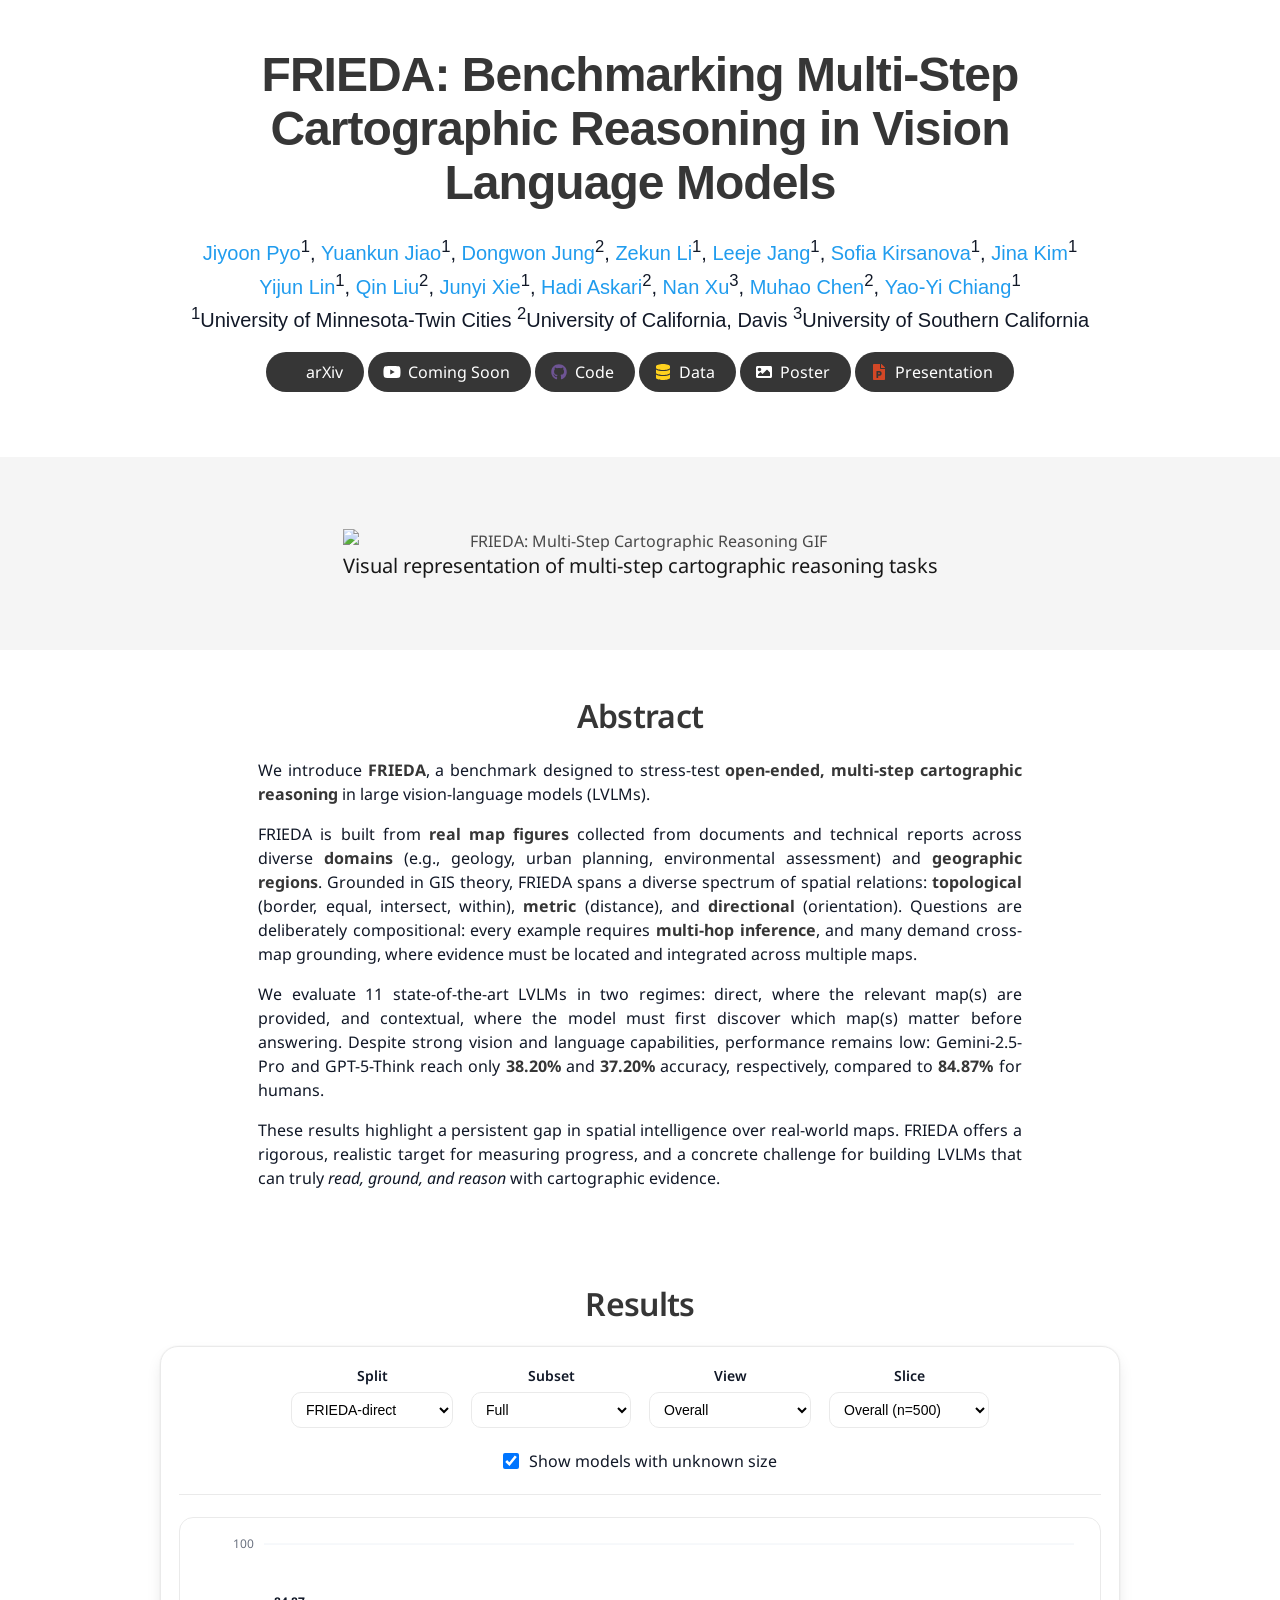
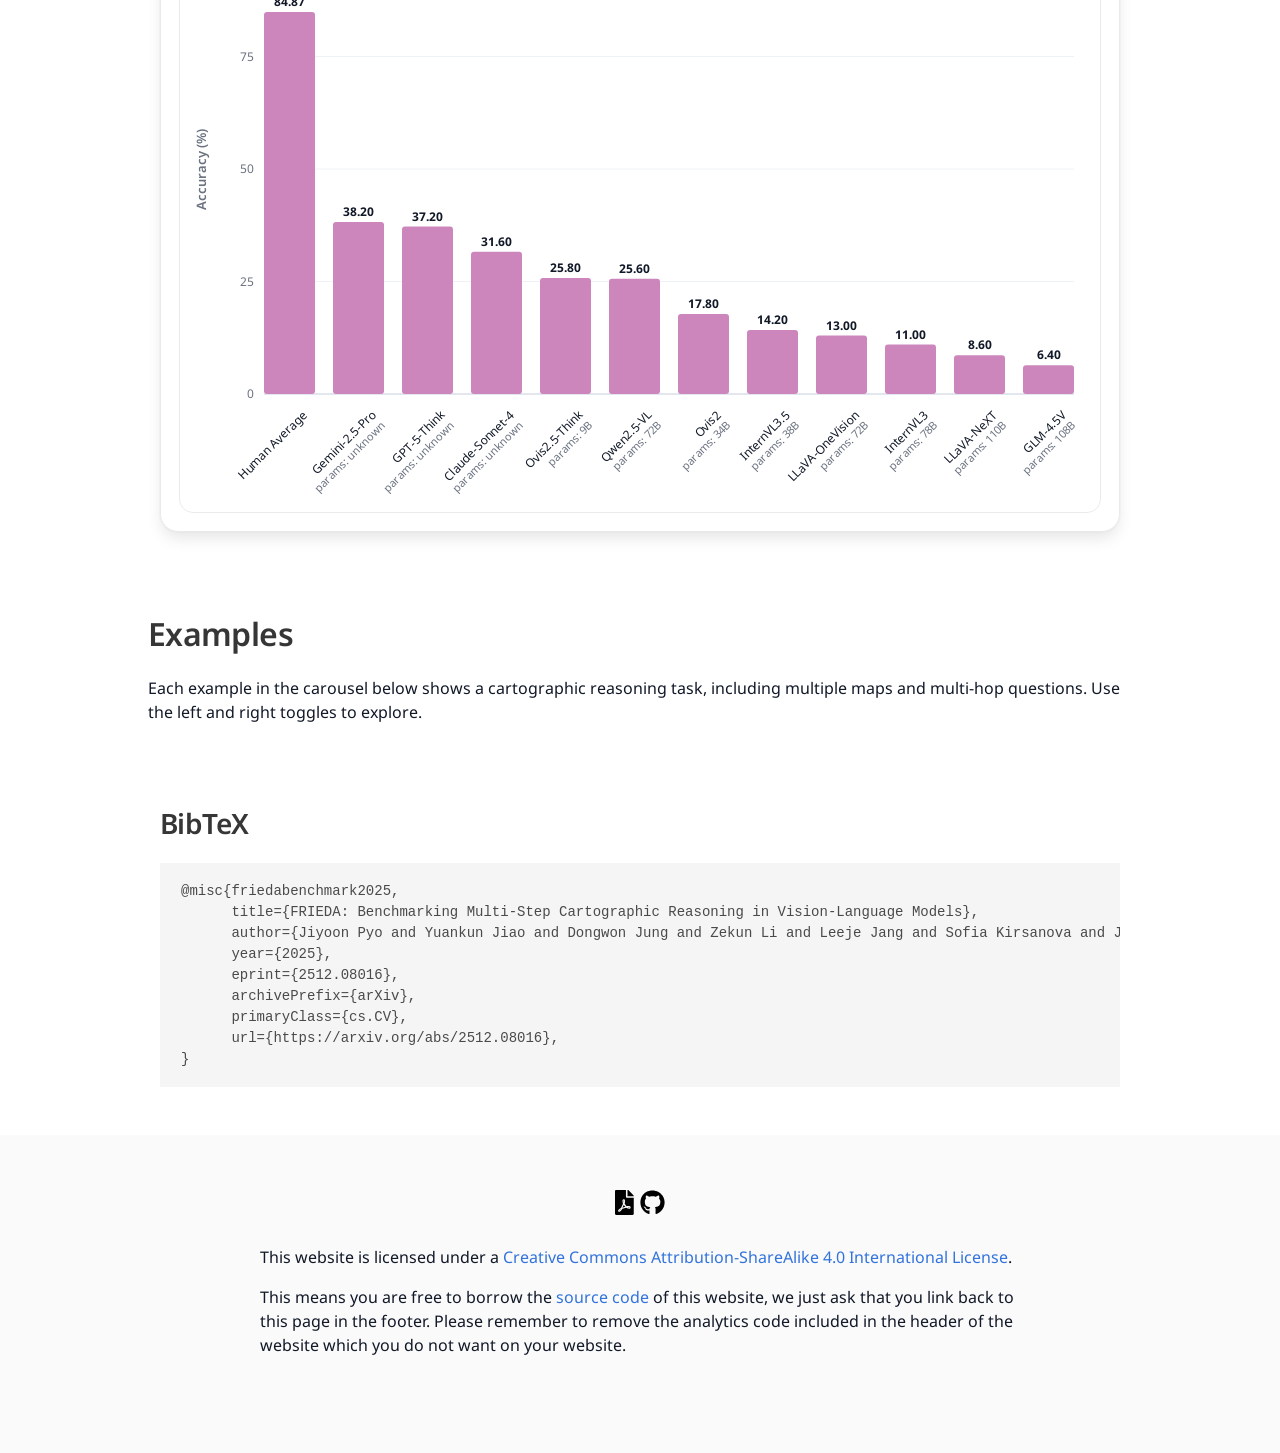
==== index.html @ 4e07b9b4 "update" ====
<!DOCTYPE html>
<html>
<head>
  <meta charset="utf-8">
  <meta name="description"
        content="FRIEDA evaluates cartographic reasoning capabilities of LVLMs.">
  <meta name="keywords" content="Cartographic Reasoning, Vision-Language Models, Benchmark, Spatial Intelligence, Multi-Hop Inference, Cross-Map Grounding">
  <meta name="viewport" content="width=device-width, initial-scale=1">
  <title>FRIEDA: Benchmarking Multi-Step Cartographic Reasoning in Vision Language Models</title>

  <!-- Global site tag (gtag.js) - Google Analytics -->
  <script async src="https://www.googletagmanager.com/gtag/js?id=G-PYVRSFMDRL"></script>
  <script>
    window.dataLayer = window.dataLayer || [];

    function gtag() {
      dataLayer.push(arguments);
    }

    gtag('js', new Date());

    gtag('config', 'G-PYVRSFMDRL');
  </script>

  <link href="https://fonts.googleapis.com/css?family=Google+Sans|Noto+Sans|Castoro"
        rel="stylesheet">

  <link rel="stylesheet" href="./static/css/bulma.min.css">
  <link rel="stylesheet" href="./static/css/bulma-carousel.min.css">
  <link rel="stylesheet" href="./static/css/bulma-slider.min.css">
  <link rel="stylesheet" href="./static/css/fontawesome.all.min.css">
  <link rel="stylesheet" href="./static/css/leaderboard.css">
  <link rel="stylesheet"
        href="https://cdn.jsdelivr.net/gh/jpswalsh/academicons@1/css/academicons.min.css">
  <link rel="stylesheet" href="./static/css/index.css">
  <link rel="icon" href="./static/images/favicon.png">

  <script src="https://ajax.googleapis.com/ajax/libs/jquery/3.5.1/jquery.min.js"></script>
  <script defer src="./static/js/fontawesome.all.min.js"></script>
  <script src="./static/js/bulma-carousel.min.js"></script>
  <script src="./static/js/bulma-slider.min.js"></script>
  <script src="./static/js/index.js"></script>
  
  <!-- Load script for leaderboard -->
  <script defer src="./static/js/leaderboard.js"></script>
</head>
<body>

<section class="hero">
  <div class="hero-body">
    <div class="container is-max-desktop">
      <div class="columns is-centered">
        <div class="column has-text-centered">
          <h1 class="title is-1 publication-title"><img src="/static/frieda.png" class="title is-1 publication-title" alt="" />FRIEDA: Benchmarking Multi-Step Cartographic Reasoning in Vision Language Models</h1>
          <div class="is-size-5 publication-authors">
            <span class="author-block">
              <a href="https://yoo-un-ee.github.io/">Jiyoon Pyo</a><sup>1</sup>,</span>
            <span class="author-block">
              <a href="https://36n120e.github.io/yuankunjiao.github.io/">Yuankun Jiao</a><sup>1</sup>,</span>
            <span class="author-block">
              <a href="https://jungdongwon.github.io/">Dongwon Jung</a><sup>2</sup>,
            </span>
            <span class="author-block">
              <a href="https://zekun-li.github.io/">Zekun Li</a><sup>1</sup>,
            </span>
            <span class="author-block">
              <a href="https://leejejang.github.io/">Leeje Jang</a><sup>1</sup>,
            </span>
            <span class="author-block">
              <a href="https://sofiakirsanova.github.io/">Sofia Kirsanova</a><sup>1</sup>,
            </span>
            <span class="author-block">
              <a href="https://jina-kim.github.io/">Jina Kim</a><sup>1</sup>
            </span>
            <span class="author-block">
              <a href="https://linyijun.github.io/">Yijun Lin</a><sup>1</sup>,
            </span>
            <span class="author-block">
              <a href="https://qinliu9.github.io/">Qin Liu</a><sup>2</sup>,
            </span>
            <span class="author-block">
              <a href="https://ginnyxxxxxxx.github.io/Ginny.github.io/">Junyi Xie</a><sup>1</sup>,
            </span>
            <span class="author-block">
              <a href="https://hadiaskari.github.io/">Hadi Askari</a><sup>2</sup>,
            </span>
            <span class="author-block">
              <a href="https://sites.google.com/site/xunannancy/">Nan Xu</a><sup>3</sup>,
            </span>
            <span class="author-block">
              <a href="https://muhaochen.github.io/">Muhao Chen</a><sup>2</sup>,
            </span>
            <span class="author-block">
              <a href="https://yaoyichi.github.io/">Yao-Yi Chiang</a><sup>1</sup>
            </span>
          </div>

          <div class="is-size-5 publication-authors">
            <span class="author-block"><sup>1</sup>University of Minnesota-Twin Cities </span>
            <span class="author-block"><sup>2</sup>University of California, Davis</span>
            <span class="author-block"><sup>3</sup>University of Southern California</span>
          </div>

          <div class="column has-text-centered">
            <div class="publication-links">
              <!-- PDF Link. -->
              <!-- <span class="link-block">
                <a href="https://arxiv.org/pdf/2512.08016"
                   class="external-link button is-normal is-rounded is-dark">
                  <span class="icon">
                      <i class="fas fa-file-pdf"></i>
                  </span>
                  <span>Paper</span>
                </a>
              </span> -->
              <span class="link-block">
                <a href="https://arxiv.org/pdf/2512.08016"
                   class="external-link button is-normal is-rounded is-dark">
                   <span class="icon">
                      <i class="ai ai-arxiv" style="color: #B31B1B;"></i>
                  </span>
                  <span>arXiv</span>
                </a>
              </span>
              <!-- Video Link. -->
              <span class="link-block">
                <a href="#"
                   class="external-link button is-normal is-rounded is-dark">
                  <span class="icon">
                      <i class="fab fa-youtube"></i>
                  </span>
                  <span>Coming Soon</span>
                </a>
              </span>
              <!-- Code Link. -->
              <span class="link-block">
                <a href="https://github.com/knowledge-computing/FRIEDA"
                   class="external-link button is-normal is-rounded is-dark">
                   <span class="icon">
                      <i class="fab fa-github" style="color: #6e5494;"></i>
                  </span>
                  <span>Code</span>
                  </a>
              </span>
              <!-- Dataset Link. -->
              <span class="link-block">
                <a href="https://huggingface.co/datasets/knowledge-computing/FRIEDA"
                   class="external-link button is-normal is-rounded is-dark">
                   <span class="icon">
                      <i class="fas fa-database" style="color: #FFD21E;"></i>
                  </span>
                  <span>Data</span>
                  </a>
              </span>

              <span class="link-block">
                <a href="https://huggingface.co/datasets/knowledge-computing/FRIEDA"
                   class="external-link button is-normal is-rounded is-dark">
                   <span class="icon">
                      <i class="fas fa-image"></i>
                  </span>
                  <span>Poster</span>
                  </a>
              </span>

              <span class="link-block">
                <a href="https://huggingface.co/datasets/knowledge-computing/FRIEDA"
                   class="external-link button is-normal is-rounded is-dark">
                   <span class="icon">
                      <i class="fas fa-file-powerpoint" style="color: #D24726;"></i>
                  </span>
                  <span>Presentation</span>
                  </a>
              </span>
            </div>

          </div>
        </div>
      </div>
    </div>
  </div>
</section>

<section class="section hero is-light is-small">
  <div class="container is-max-desktop">
    <div class="hero-body has-text-centered">
      <figure class="image">
        <img src="./static/images/cartographic_reasoning_teaser.gif" alt="FRIEDA: Multi-Step Cartographic Reasoning GIF">
      </figure>
      <h2 class="subtitle">
        Visual representation of multi-step cartographic reasoning tasks
      </h2>
    </div>
  </div>
</section>

<section class="section">
  <div class="container is-max-desktop">
    <!-- Abstract. -->
    <div class="columns is-centered has-text-centered">
      <div class="column is-four-fifths">
        <h2 class="title is-3">Abstract</h2>
        <div class="content has-text-justified">
          <p>
            We introduce <strong>FRIEDA</strong>, a benchmark designed to stress-test <strong>open-ended, multi-step cartographic reasoning</strong> in large vision-language models (LVLMs).
          </p>

          <p>
            FRIEDA is built from <strong>real map figures</strong> collected from documents and technical reports across diverse <strong>domains</strong> (e.g., geology, urban planning, environmental assessment) 
            and <strong>geographic regions</strong>. Grounded in GIS theory, FRIEDA spans a diverse spectrum of spatial relations: 
            <strong>topological</strong> (border, equal, intersect, within), <strong>metric</strong> (distance), and <strong>directional</strong> (orientation). 
            Questions are deliberately compositional: every example requires <strong>multi-hop inference</strong>, and many demand cross-map grounding</strong>, where evidence must be located and integrated across multiple maps.
          </p>

          <p>
            We evaluate 11 state-of-the-art LVLMs in two regimes: direct, where the relevant map(s) are provided, and contextual, where the model must first discover which map(s) matter before answering. 
            Despite strong vision and language capabilities, performance remains low: Gemini-2.5-Pro and GPT-5-Think reach only <strong>38.20%</strong> and <strong>37.20%</strong> accuracy, respectively, compared to <strong>84.87%</strong> for humans.
          </p>

          <p>
            These results highlight a persistent gap in spatial intelligence over real-world maps. FRIEDA offers a rigorous, realistic target for measuring progress, and a concrete challenge for building LVLMs that can truly 
            <em>read, ground, and reason</em> with cartographic evidence.
          </p>
        </div>
      </div>
    </div>
    <!--/ Abstract. -->

  </div>
</section>
  
<section class="section">
  <div class="container is-max-desktop">
    <!-- Results Tables -->
    <div class="columns is-centered has-text-centered">
      <div class="column is-full">
        <h2 class="title is-3">Results</h2>
        <section class="card">
          <div class="controls">
            <div class="control">
              <label for="split">Split</label>
              <select id="split"></select>
            </div>
      
            <div class="control">
              <label for="subset">Subset</label>
              <select id="subset"></select>
            </div>
      
            <div class="control">
              <label for="view">View</label>
              <select id="view"></select>
            </div>
      
            <div class="control">
              <label for="slice">Slice</label>
              <select id="slice"></select>
            </div>
      
            <label class="checkbox">
              <input id="showUnknown" type="checkbox" />
              <span>Show models with unknown size</span>
            </label>
      
            <div class="control highlightPick">
              <label for="highlightModel">Highlight</label>
              <select id="highlightModel"></select>
            </div>
          </div>
      
          <div class="chartWrap">
            <div class="chartHeader">
              <div class="chartTitle" id="chartTitle">—</div>
              <!-- <div class="chartHint">Tip: click a bar (or use Highlight) to focus.</div> -->
            </div>
      
            <div class="scrollX">
              <!-- SVG injected here -->
              <div id="chartMount" class="chartMount"></div>
            </div>
      
            <div id="emptyState" class="emptyState hidden">
              No data for this selection (try a different subset/view/slice).
            </div>
          </div>
        </section>
        
      </div>
    </div>
  </div>

</section>

<section class="section">
  <div class="container is-max-desktop">

    <div class="columns is-centered">
      <!-- Examples -->
      <div class="content">
        <h2 class="title is-3">Examples</h2>
        <p>
          Each example in the carousel below shows a cartographic reasoning task, including multiple maps and multi-hop questions. Use the left and right toggles to explore.
        </p>
      </div>
    </div>
    <div class="columns is-centered">
      <div id="examples-carousel" class="carousel results-carousel">
        <div class="item">
          <img src="./static/images/frieda_example_1.png" alt="FRIEDA cartographic reasoning example 1">
        </div>
        <div class="item">
          <img src="./static/images/frieda_example_2.png" alt="FRIEDA cartographic reasoning example 2">
        </div>
        <div class="item">
          <img src="./static/images/frieda_example_3.png" alt="FRIEDA cartographic reasoning example 3">
        </div>
      </div>
    </div>
  </div>
</section>


<section class="section" id="BibTeX">
  <div class="container is-max-desktop content">
    <h2 class="title">BibTeX</h2>
    <pre><code>@misc{friedabenchmark2025,
      title={FRIEDA: Benchmarking Multi-Step Cartographic Reasoning in Vision-Language Models}, 
      author={Jiyoon Pyo and Yuankun Jiao and Dongwon Jung and Zekun Li and Leeje Jang and Sofia Kirsanova and Jina Kim and Yijun Lin and Qin Liu and Junyi Xie and Hadi Askari and Nan Xu and Muhao Chen and Yao-Yi Chiang},
      year={2025},
      eprint={2512.08016},
      archivePrefix={arXiv},
      primaryClass={cs.CV},
      url={https://arxiv.org/abs/2512.08016}, 
}</code></pre>
  </div>
</section>


<footer class="footer">
  <div class="container">
    <div class="content has-text-centered">
      <a class="icon-link"
         href="./static/videos/frieda_paper.pdf">
        <i class="fas fa-file-pdf"></i>
      </a>
      <a class="icon-link" href="https://github.com/knowledge-computing/FRIEDA" class="external-link" disabled>
        <i class="fab fa-github"></i>
      </a>
    </div>
    <div class="columns is-centered">
      <div class="column is-8">
        <div class="content">
          <p>
            This website is licensed under a <a rel="license"
                                                href="http://creativecommons.org/licenses/by-sa/4.0/">Creative
            Commons Attribution-ShareAlike 4.0 International License</a>.
          </p>
          <p>
            This means you are free to borrow the <a
              href="https://github.com/nerfies/nerfies.github.io">source code</a> of this website,
            we just ask that you link back to this page in the footer.
            Please remember to remove the analytics code included in the header of the website which
            you do not want on your website.
          </p>
        </div>
      </div>
    </div>
  </div>
</footer>

</body>
</html>
---- static/css/leaderboard.css ----
:root {
  --bg: #ffffff;
  --card: #ffffff;
  --border: #eaeaea;
  --text: #111827;
  --muted: #6b7280;

  --bar: #cc86bc;
  --barHover: #805976;
  --barDim: rgba(124, 58, 237, 0.25);

  --highlight: #111827;    /* outline for highlight */
  --grid: #eef2f7;
}

* { box-sizing: border-box; }
body {
  margin: 0;
  font-family: ui-sans-serif, system-ui, -apple-system, Segoe UI, Roboto, Helvetica, Arial, "Apple Color Emoji", "Segoe UI Emoji";
  background: var(--bg);
  color: var(--text);
}

.page { padding: 28px; max-width: 1200px; margin: 0 auto; }
.header { margin-bottom: 18px; }
.title { font-size: 44px; letter-spacing: -0.02em; margin: 0; }

.card {
  border: 1px solid var(--border);
  border-radius: 18px;
  background: var(--card);
  padding: 18px;
}

.controls {
  display: flex;
  flex-wrap: wrap;
  gap: 14px 18px;
  align-items: end;
  justify-content: center;
  padding-bottom: 14px;
  border-bottom: 1px solid var(--border);
  margin-bottom: 14px;
}

.control { display: flex; flex-direction: column; gap: 6px; }
.control label { font-weight: 600; font-size: 14px; color: var(--text); }

select {
  border: 1px solid var(--border);
  border-radius: 10px;
  padding: 8px 10px;
  font-size: 14px;
  background: white;
  min-width: 160px;
}

.checkbox {
  display: inline-flex;
  align-items: center;
  gap: 10px;
  padding: 8px 10px;
  border: 1px solid transparent;
  border-radius: 10px;
  user-select: none;
  color: var(--text);
}
.checkbox input { width: 16px; height: 16px; }

.highlightPick select { min-width: 220px; }

.chartWrap { margin-top: 8px; }
.chartHeader {
  display: flex;
  justify-content: space-between;
  align-items: baseline;
  gap: 16px;
  margin-bottom: 8px;
}
.chartTitle { font-size: 16px; font-weight: 700; }
.chartTitle:empty { display: none; }
.chartHint { font-size: 13px; color: var(--muted); }

.scrollX {
  overflow-x: auto;
  overflow-y: hidden;
  border-radius: 14px;
  border: 1px solid var(--border);
}

.chartMount { padding: 8px; }

.emptyState {
  margin-top: 10px;
  padding: 12px;
  border: 1px dashed var(--border);
  border-radius: 12px;
  color: var(--muted);
}
.hidden { display: none; }

/* SVG styles */
svg { display: block; }

.axisText { fill: var(--muted); font-size: 12px; }
.axisLabel { fill: var(--muted); font-size: 13px; font-weight: 600; }
.valueText { fill: #111827; font-size: 12px; font-weight: 700; }
.modelText { fill: #111827; font-size: 12px; }
.modelText .metaTspan { fill: var(--muted); font-size: 11px; }
.metaText { fill: var(--muted); font-size: 11px; }

.gridLine { stroke: var(--grid); stroke-width: 1; }
.axisLine { stroke: #cfd6e4; stroke-width: 1; }

.bar {
  fill: var(--bar);
  cursor: default;
  transition: opacity 120ms ease, transform 120ms ease, fill 120ms ease;
}
.bar:hover { fill: var(--barHover); }


.bar.sweep {
  transform-origin: center bottom;
  transform-box: fill-box;
  animation: barSweep 520ms cubic-bezier(0.2, 0.8, 0.2, 1) var(--delay, 0ms) both;
}

@keyframes barSweep {
  from { transform: scaleY(0.04); opacity: 0.25; }
  to   { transform: scaleY(1); opacity: 1; }
}
.bar.dimmed { opacity: 0.28; }
.bar.highlighted {
  opacity: 1 !important;
  outline: none;
}

.barOutline {
  fill: none;
  stroke: var(--highlight);
  stroke-width: 2;
  pointer-events: none;
}


.highlightPick { display: none !important; }
---- static/css/index.css ----
body {
  font-family: 'Noto Sans', sans-serif;
}


.footer .icon-link {
    font-size: 25px;
    color: #000;
}

.link-block a {
    margin-top: 5px;
    margin-bottom: 5px;
}

.dnerf {
  font-variant: small-caps;
}


.teaser .hero-body {
  padding-top: 0;
  padding-bottom: 3rem;
}

.teaser {
  font-family: 'Google Sans', sans-serif;
}


.publication-title {
}

.publication-banner {
  max-height: parent;

}

.publication-banner video {
  position: relative;
  left: auto;
  top: auto;
  transform: none;
  object-fit: fit;
}

.publication-header .hero-body {
}

.publication-title {
    font-family: 'Google Sans', sans-serif;
}

.publication-authors {
    font-family: 'Google Sans', sans-serif;
}

.publication-venue {
    color: #555;
    width: fit-content;
    font-weight: bold;
}

.publication-awards {
    color: #ff3860;
    width: fit-content;
    font-weight: bolder;
}

.publication-authors {
}

.publication-authors a {
   color: hsl(204, 86%, 53%) !important;
}

.publication-authors a:hover {
    text-decoration: underline;
}

.author-block {
  display: inline-block;
}

.publication-banner img {
}

.publication-authors {
  /*color: #4286f4;*/
}

.publication-video {
    position: relative;
    width: 100%;
    height: 0;
    padding-bottom: 56.25%;

    overflow: hidden;
    border-radius: 10px !important;
}

.publication-video iframe {
    position: absolute;
    top: 0;
    left: 0;
    width: 100%;
    height: 100%;
}

.publication-body img {
}

.results-carousel {
  overflow: hidden;
}

.results-carousel .item {
  margin: 5px;
  overflow: hidden;
  border: 1px solid #bbb;
  border-radius: 10px;
  padding: 0;
  font-size: 0;
}

.results-carousel video {
  margin: 0;
}


.interpolation-panel {
  background: #f5f5f5;
  border-radius: 10px;
}

.interpolation-panel .interpolation-image {
  width: 100%;
  border-radius: 5px;
}

.interpolation-video-column {
}

.interpolation-panel .slider {
  margin: 0 !important;
}

.interpolation-panel .slider {
  margin: 0 !important;
}

#interpolation-image-wrapper {
  width: 100%;
}
#interpolation-image-wrapper img {
  border-radius: 5px;
}
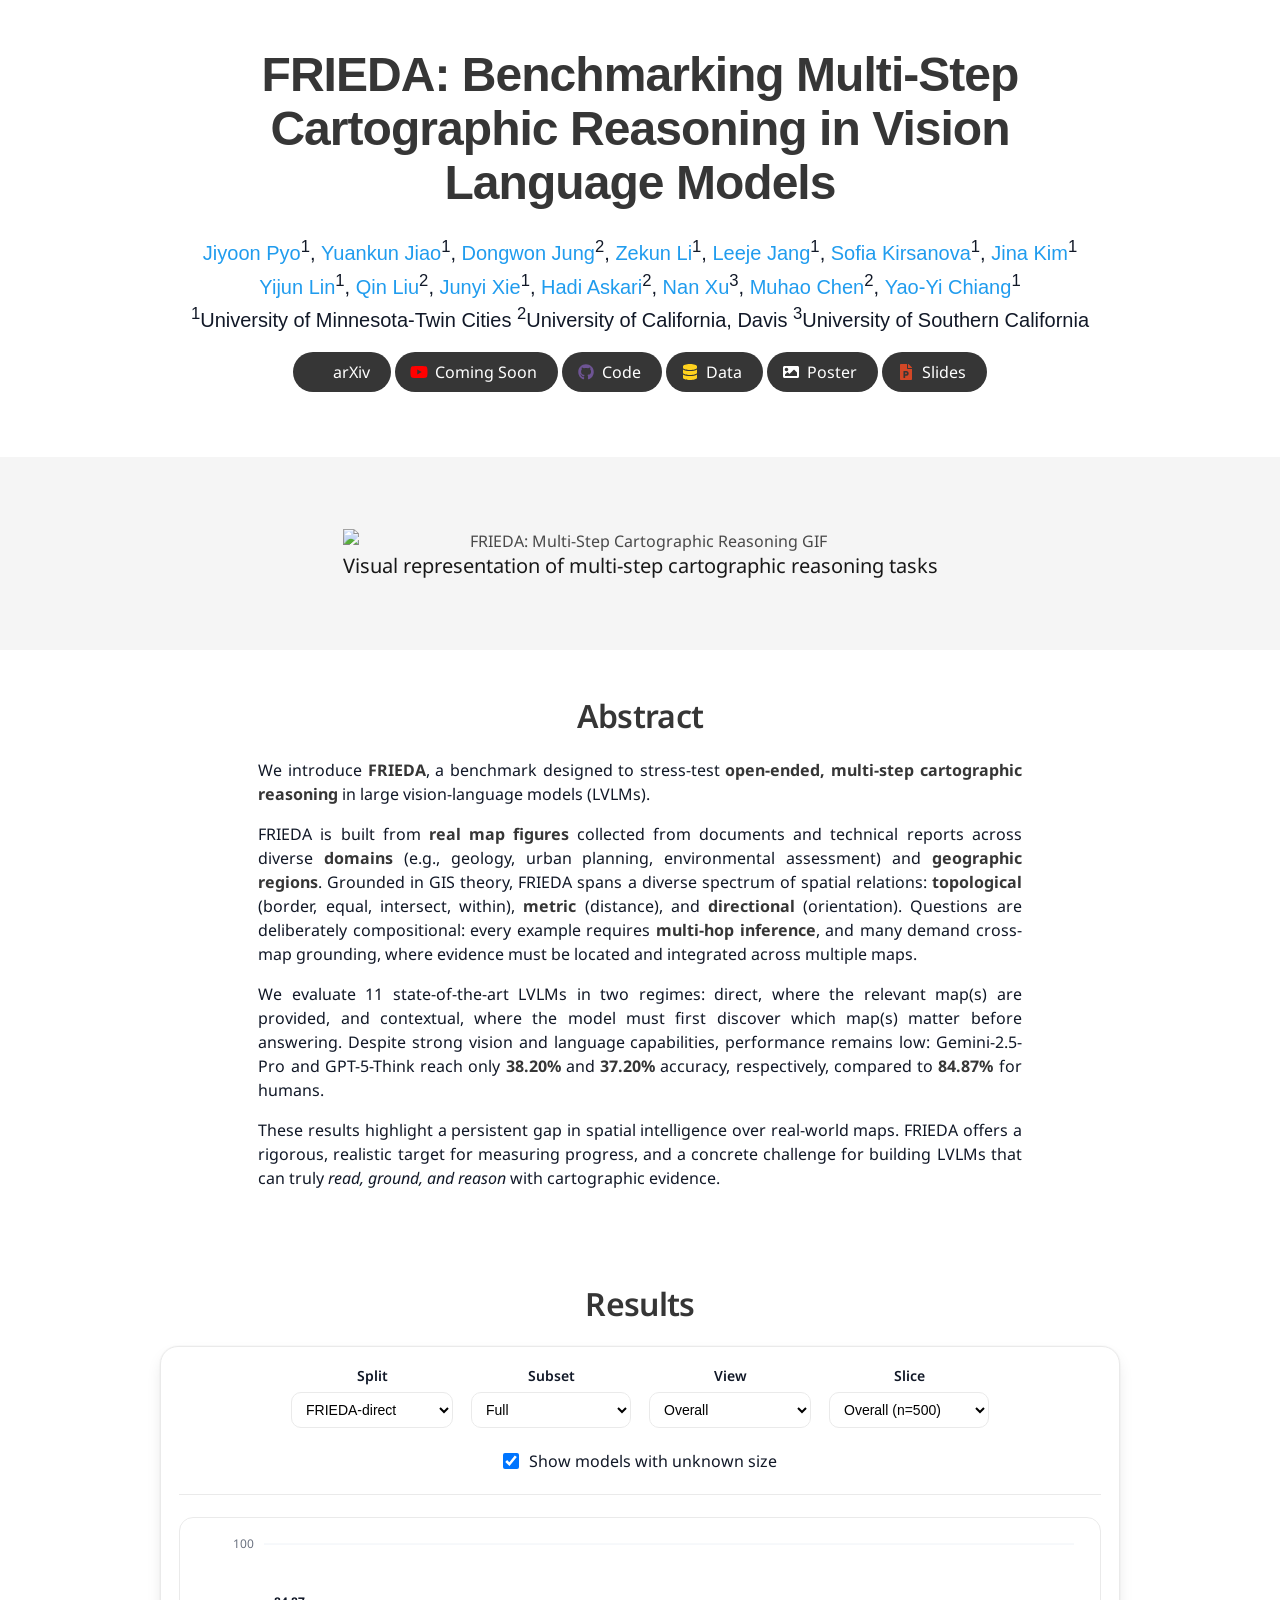
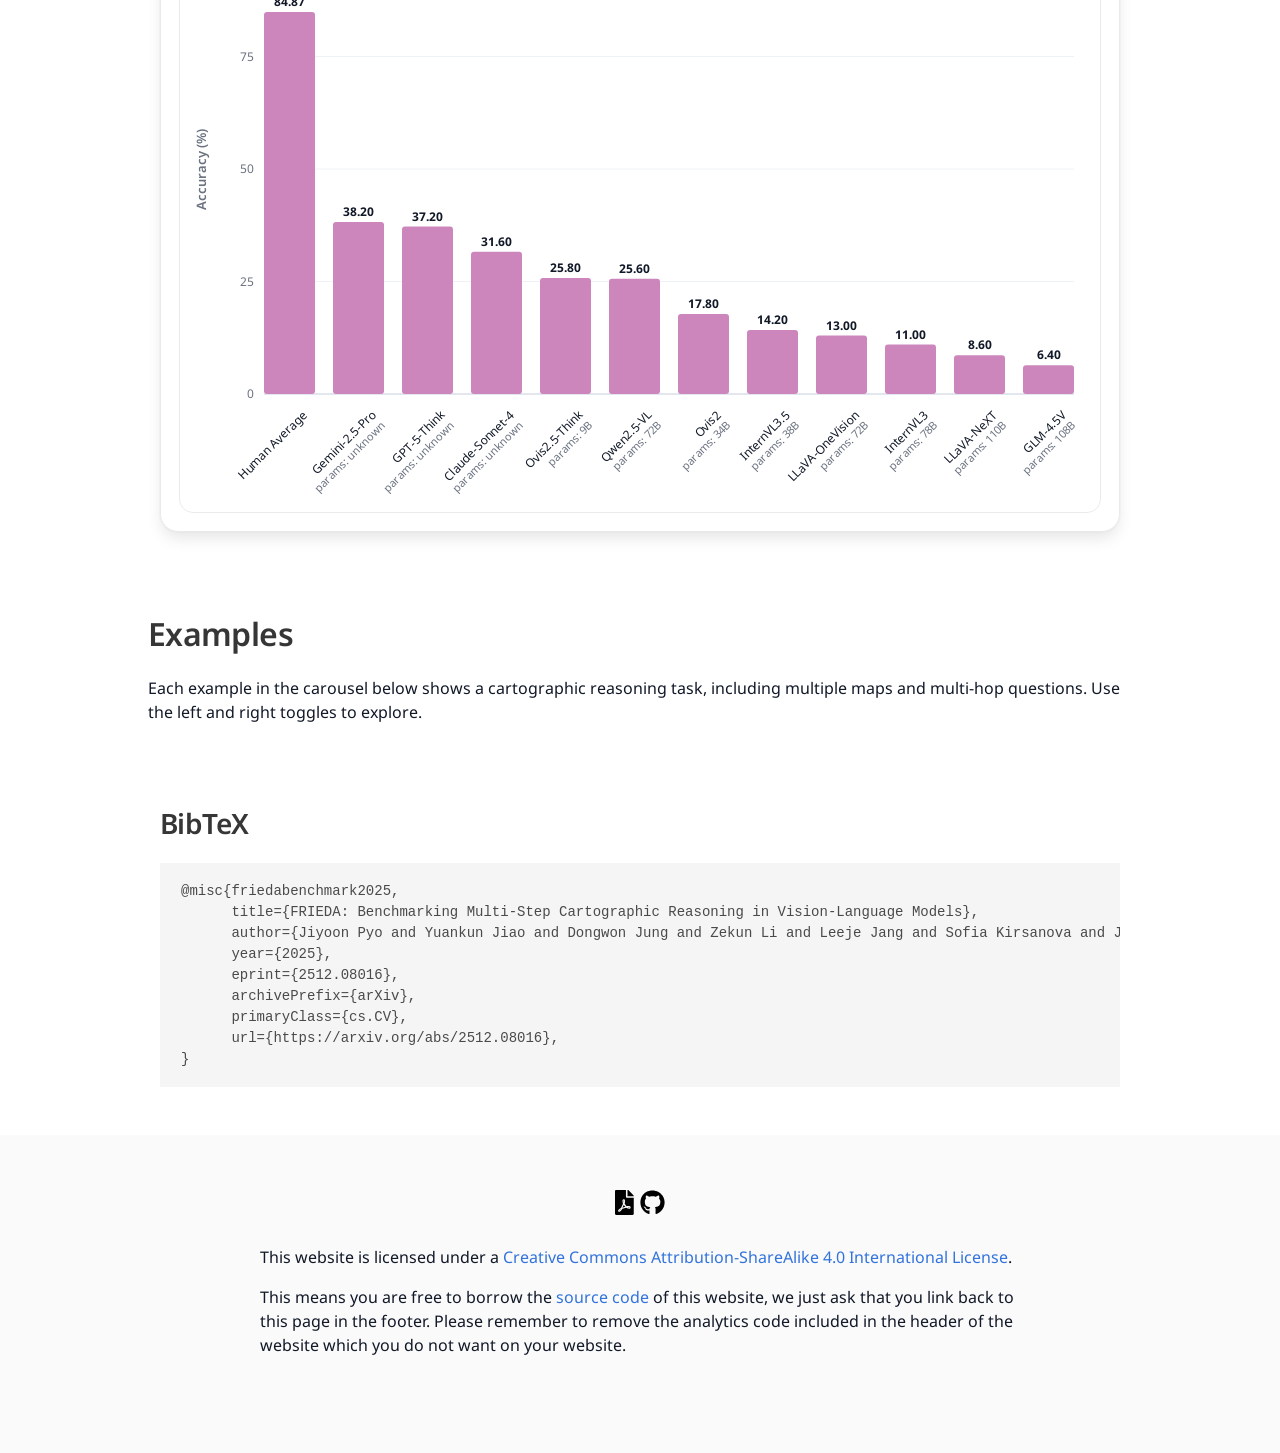
==== commit 448a9054: "update YouTube color and Slides" ====
--- a/index.html
+++ b/index.html
@@ -127,7 +127,7 @@
                 <a href="#"
                    class="external-link button is-normal is-rounded is-dark">
                   <span class="icon">
-                      <i class="fab fa-youtube"></i>
+                      <i class="fab fa-youtube" style="color: #FF0000;"></i>
                   </span>
                   <span>Coming Soon</span>
                 </a>
@@ -154,7 +154,7 @@
               </span>
 
               <span class="link-block">
-                <a href="https://huggingface.co/datasets/knowledge-computing/FRIEDA"
+                <a href="./static/videos/ICLR26-FRIEDA-Poster.pdf"
                    class="external-link button is-normal is-rounded is-dark">
                    <span class="icon">
                       <i class="fas fa-image"></i>
@@ -164,12 +164,12 @@
               </span>
 
               <span class="link-block">
-                <a href="https://huggingface.co/datasets/knowledge-computing/FRIEDA"
+                <a href="./static/videos/ICLR26-FRIEDA-Presentation.pptm"
                    class="external-link button is-normal is-rounded is-dark">
                    <span class="icon">
                       <i class="fas fa-file-powerpoint" style="color: #D24726;"></i>
                   </span>
-                  <span>Presentation</span>
+                  <span>Slides</span>
                   </a>
               </span>
             </div>
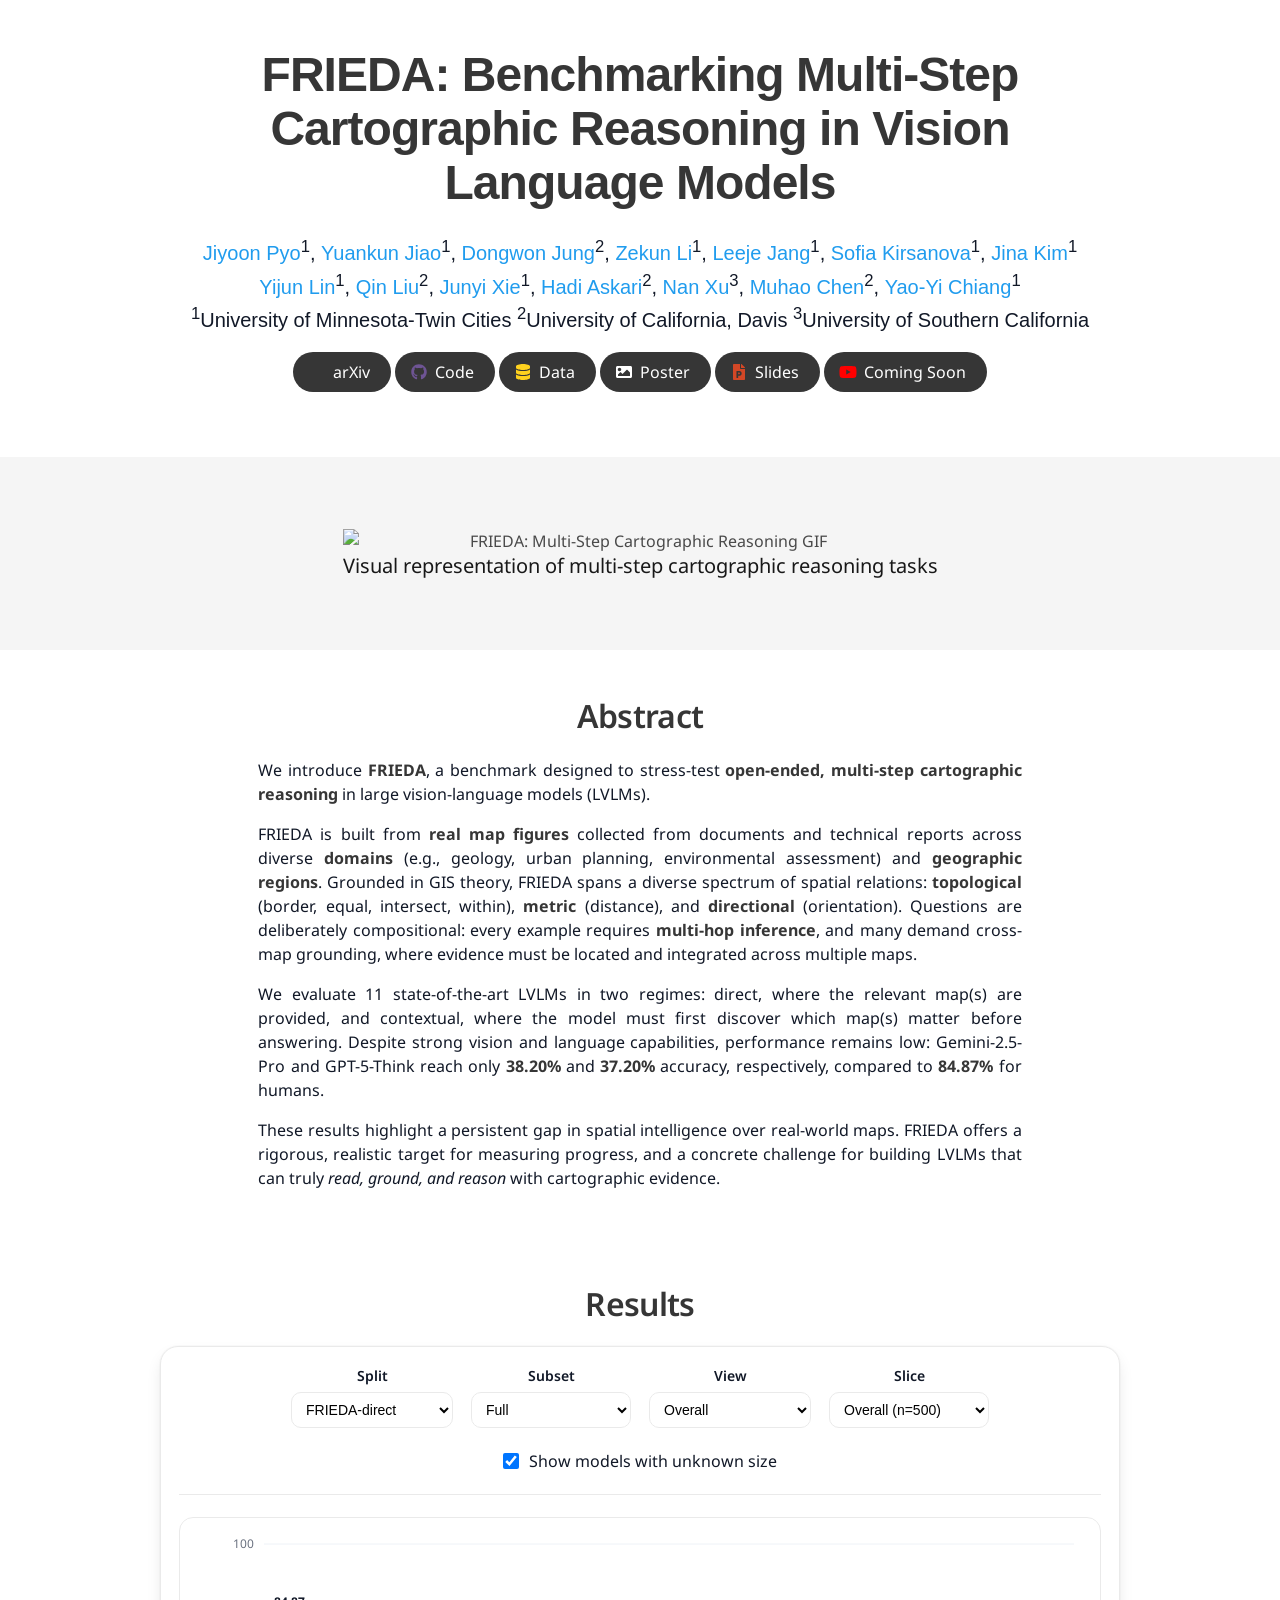
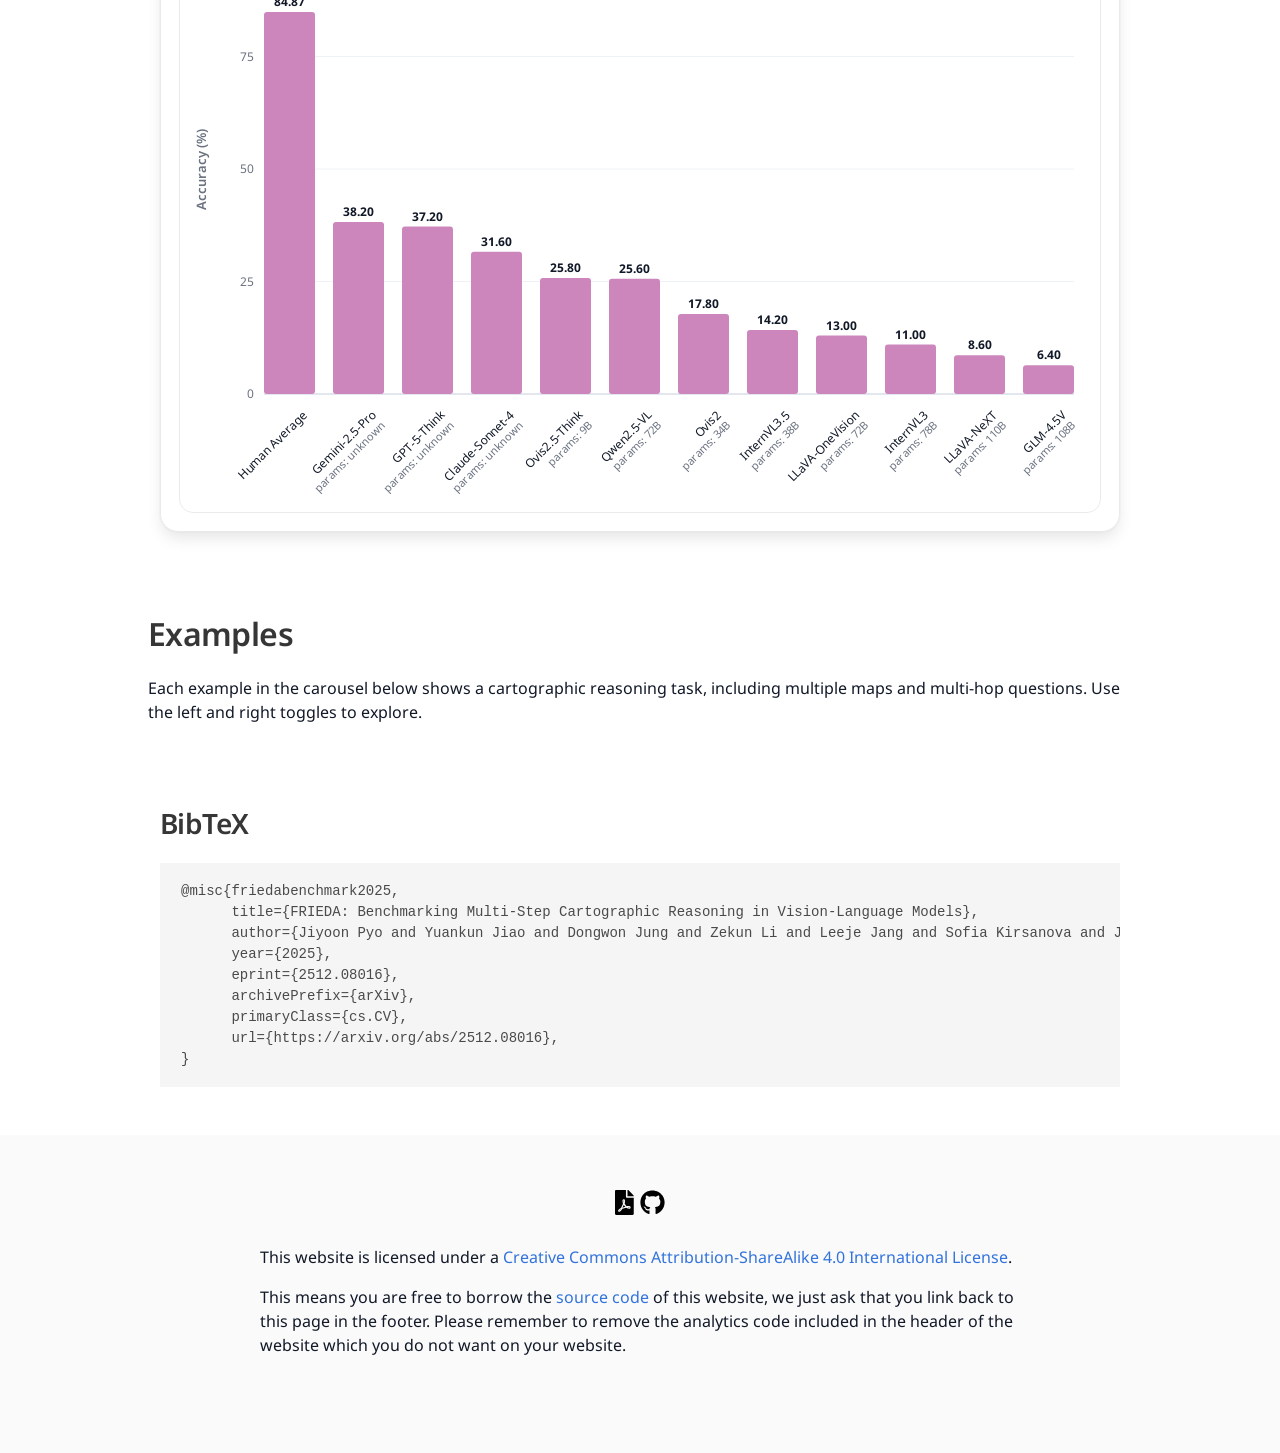
==== commit fcfe3c12: "switched presentation ordering" ====
--- a/index.html
+++ b/index.html
@@ -122,6 +122,47 @@
                   <span>arXiv</span>
                 </a>
               </span>
+              <!-- Code Link. -->
+              <span class="link-block">
+                <a href="https://github.com/knowledge-computing/FRIEDA"
+                   class="external-link button is-normal is-rounded is-dark">
+                   <span class="icon">
+                      <i class="fab fa-github" style="color: #6e5494;"></i>
+                  </span>
+                  <span>Code</span>
+                  </a>
+              </span>
+              <!-- Dataset Link. -->
+              <span class="link-block">
+                <a href="https://huggingface.co/datasets/knowledge-computing/FRIEDA"
+                   class="external-link button is-normal is-rounded is-dark">
+                   <span class="icon">
+                      <i class="fas fa-database" style="color: #FFD21E;"></i>
+                  </span>
+                  <span>Data</span>
+                  </a>
+              </span>
+
+              <span class="link-block">
+                <a href="./static/videos/ICLR26-FRIEDA-Poster.pdf"
+                   class="external-link button is-normal is-rounded is-dark">
+                   <span class="icon">
+                      <i class="fas fa-image"></i>
+                  </span>
+                  <span>Poster</span>
+                  </a>
+              </span>
+
+              <span class="link-block">
+                <a href="./static/videos/ICLR26-FRIEDA-Presentation.pptm"
+                   class="external-link button is-normal is-rounded is-dark">
+                   <span class="icon">
+                      <i class="fas fa-file-powerpoint" style="color: #D24726;"></i>
+                  </span>
+                  <span>Slides</span>
+                  </a>
+              </span>
+
               <!-- Video Link. -->
               <span class="link-block">
                 <a href="#"
@@ -131,46 +172,6 @@
                   </span>
                   <span>Coming Soon</span>
                 </a>
-              </span>
-              <!-- Code Link. -->
-              <span class="link-block">
-                <a href="https://github.com/knowledge-computing/FRIEDA"
-                   class="external-link button is-normal is-rounded is-dark">
-                   <span class="icon">
-                      <i class="fab fa-github" style="color: #6e5494;"></i>
-                  </span>
-                  <span>Code</span>
-                  </a>
-              </span>
-              <!-- Dataset Link. -->
-              <span class="link-block">
-                <a href="https://huggingface.co/datasets/knowledge-computing/FRIEDA"
-                   class="external-link button is-normal is-rounded is-dark">
-                   <span class="icon">
-                      <i class="fas fa-database" style="color: #FFD21E;"></i>
-                  </span>
-                  <span>Data</span>
-                  </a>
-              </span>
-
-              <span class="link-block">
-                <a href="./static/videos/ICLR26-FRIEDA-Poster.pdf"
-                   class="external-link button is-normal is-rounded is-dark">
-                   <span class="icon">
-                      <i class="fas fa-image"></i>
-                  </span>
-                  <span>Poster</span>
-                  </a>
-              </span>
-
-              <span class="link-block">
-                <a href="./static/videos/ICLR26-FRIEDA-Presentation.pptm"
-                   class="external-link button is-normal is-rounded is-dark">
-                   <span class="icon">
-                      <i class="fas fa-file-powerpoint" style="color: #D24726;"></i>
-                  </span>
-                  <span>Slides</span>
-                  </a>
               </span>
             </div>
 
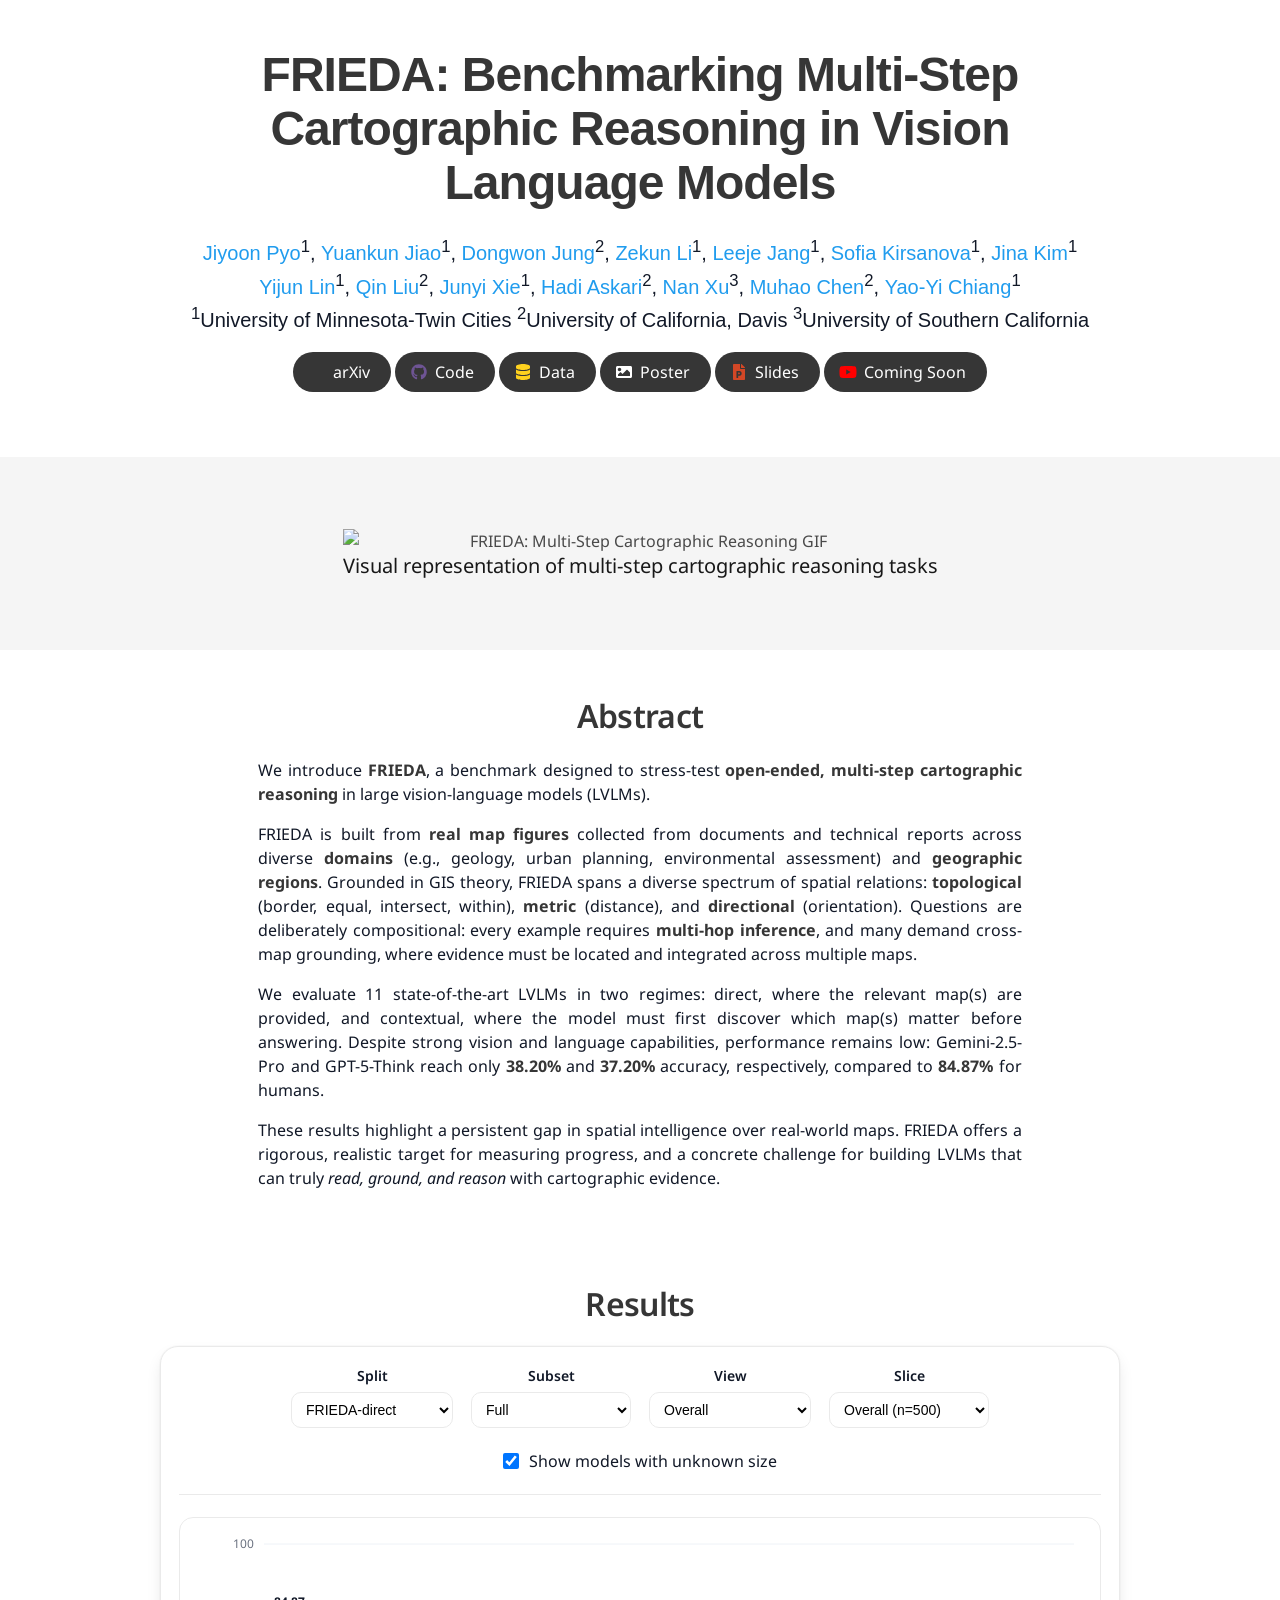
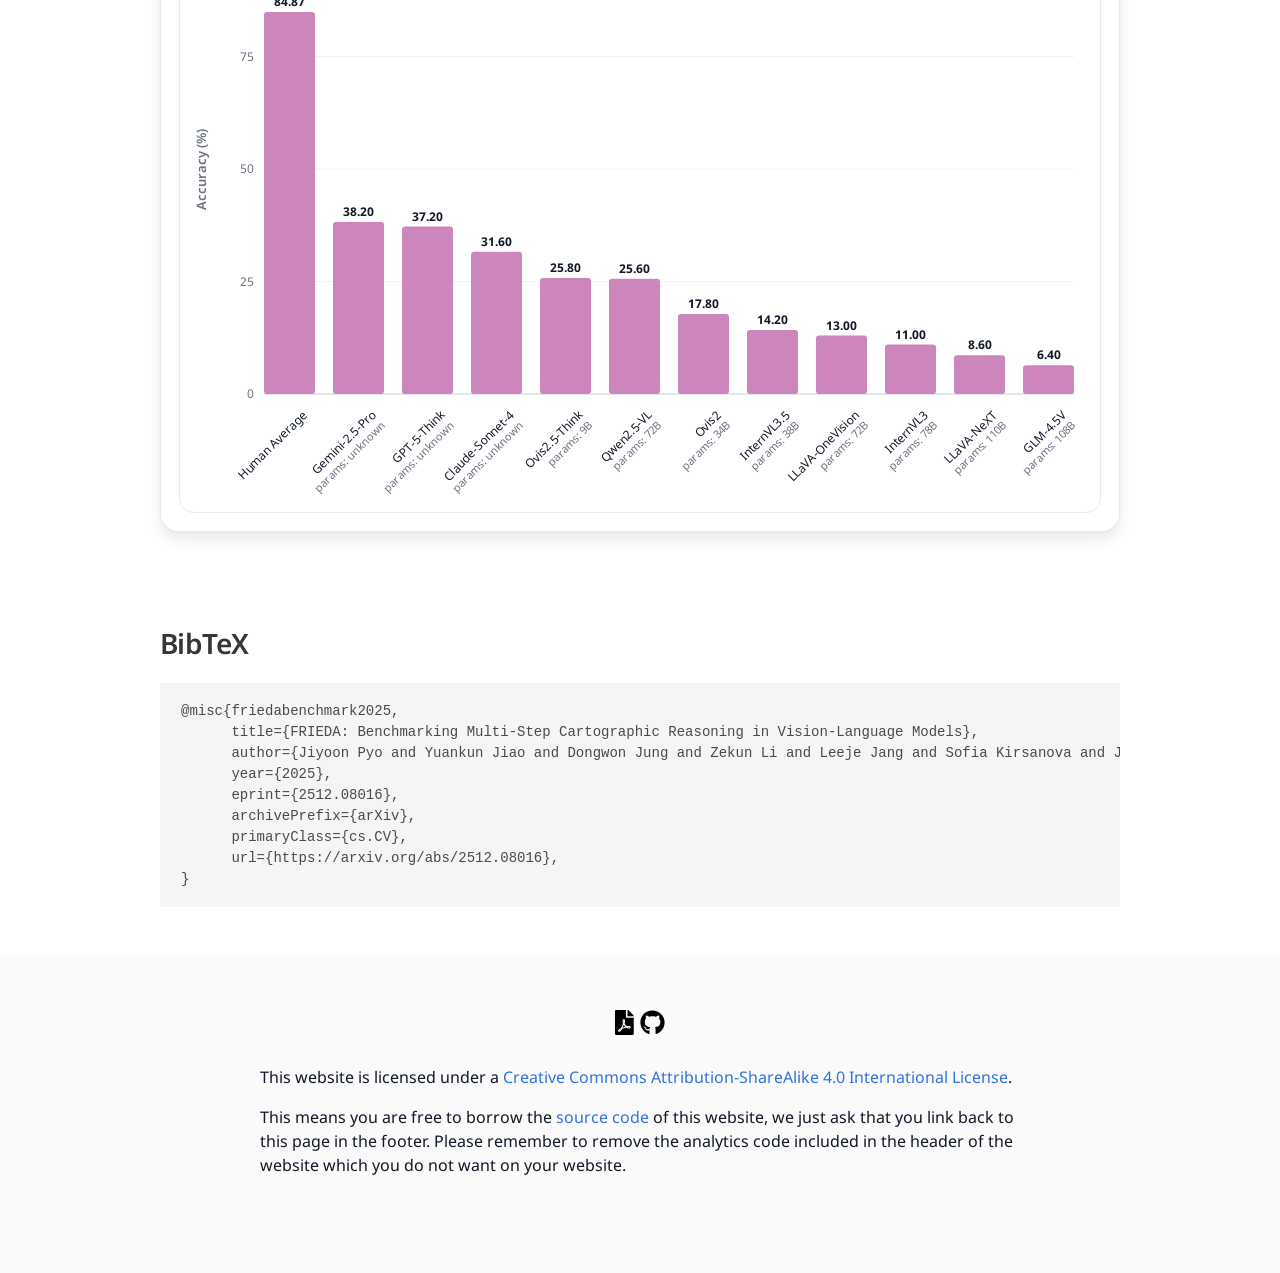
==== commit ddbbfff4: "remove examples" ====
--- a/index.html
+++ b/index.html
@@ -291,12 +291,11 @@
   </div>
 
 </section>
-
+<!-- 
 <section class="section">
   <div class="container is-max-desktop">
 
     <div class="columns is-centered">
-      <!-- Examples -->
       <div class="content">
         <h2 class="title is-3">Examples</h2>
         <p>
@@ -318,7 +317,7 @@
       </div>
     </div>
   </div>
-</section>
+</section> -->
 
 
 <section class="section" id="BibTeX">
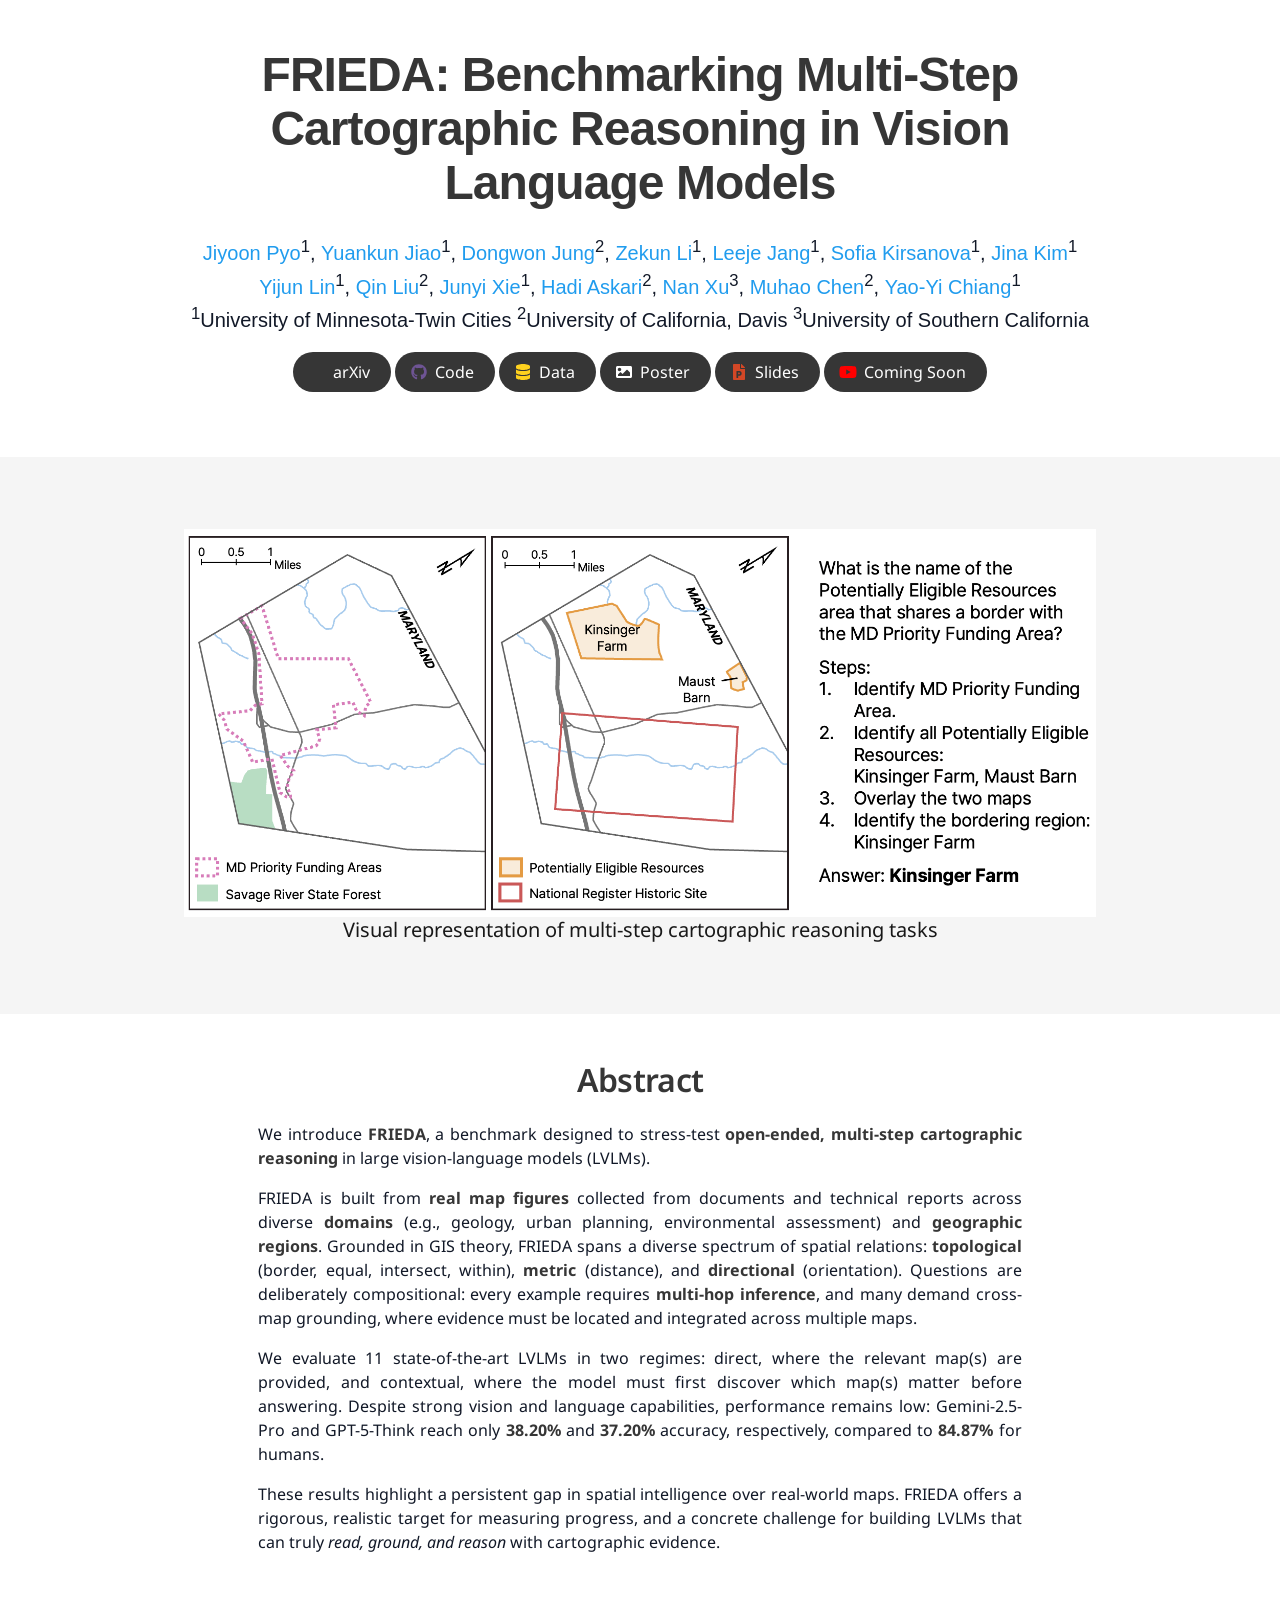
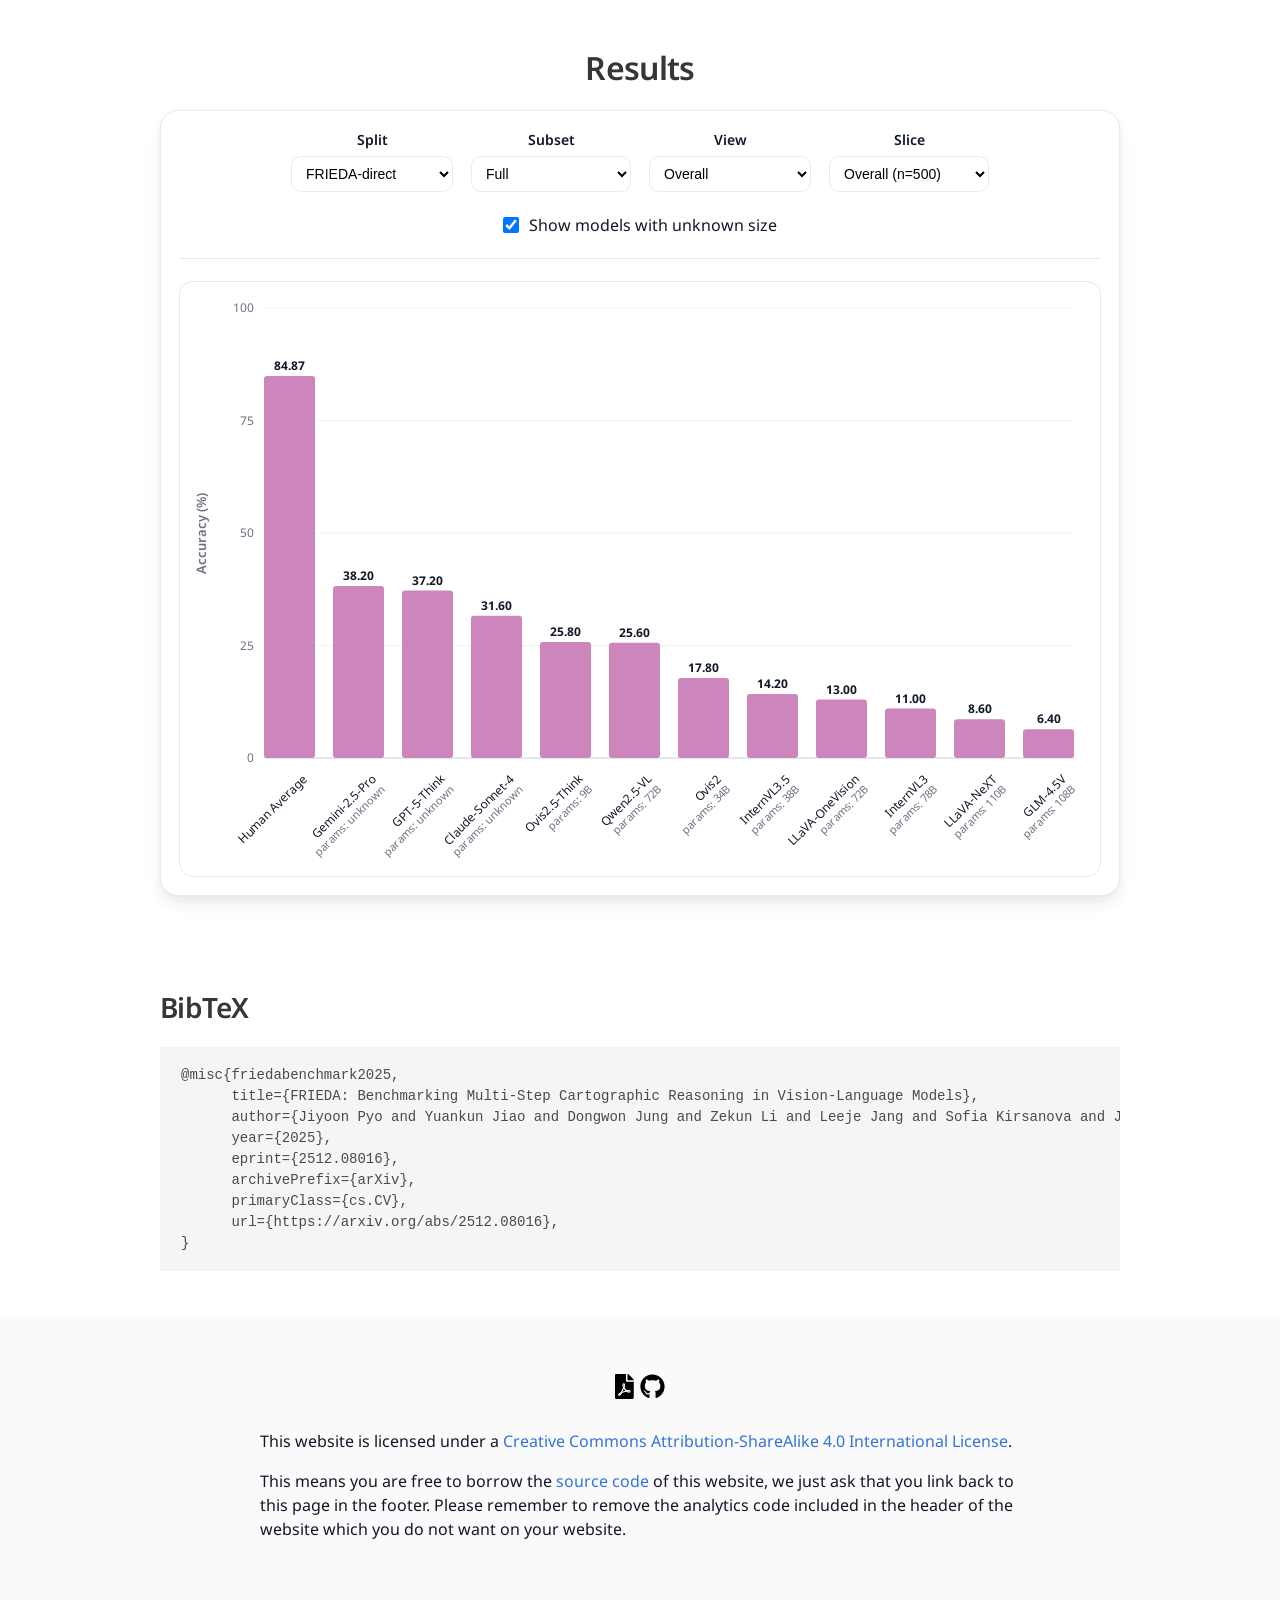
==== commit f17430df: "update cartographic reasoning teaser image" ====
--- a/index.html
+++ b/index.html
@@ -186,7 +186,7 @@
   <div class="container is-max-desktop">
     <div class="hero-body has-text-centered">
       <figure class="image">
-        <img src="./static/images/cartographic_reasoning_teaser.gif" alt="FRIEDA: Multi-Step Cartographic Reasoning GIF">
+        <img src="./static/images/cartographic_reasoning_teaser.png" alt="FRIEDA: Multi-Step Cartographic Reasoning GIF">
       </figure>
       <h2 class="subtitle">
         Visual representation of multi-step cartographic reasoning tasks
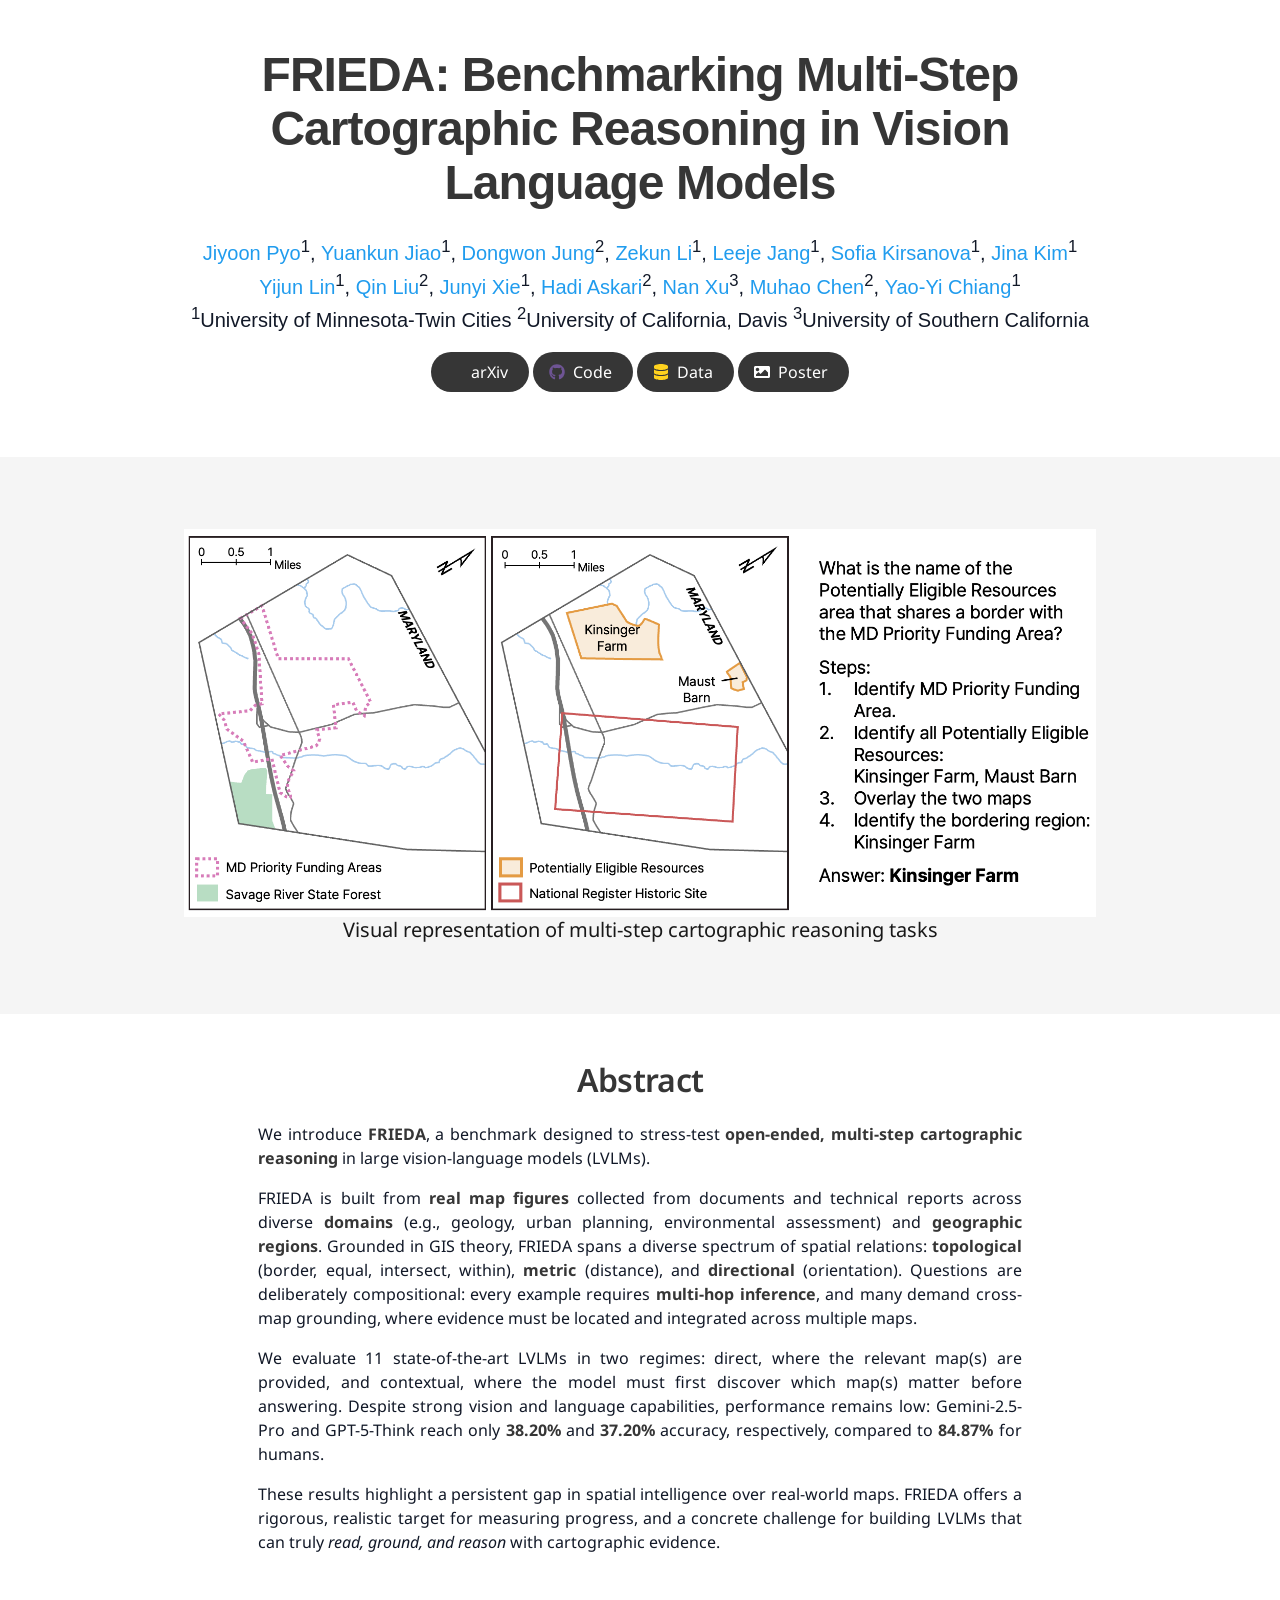
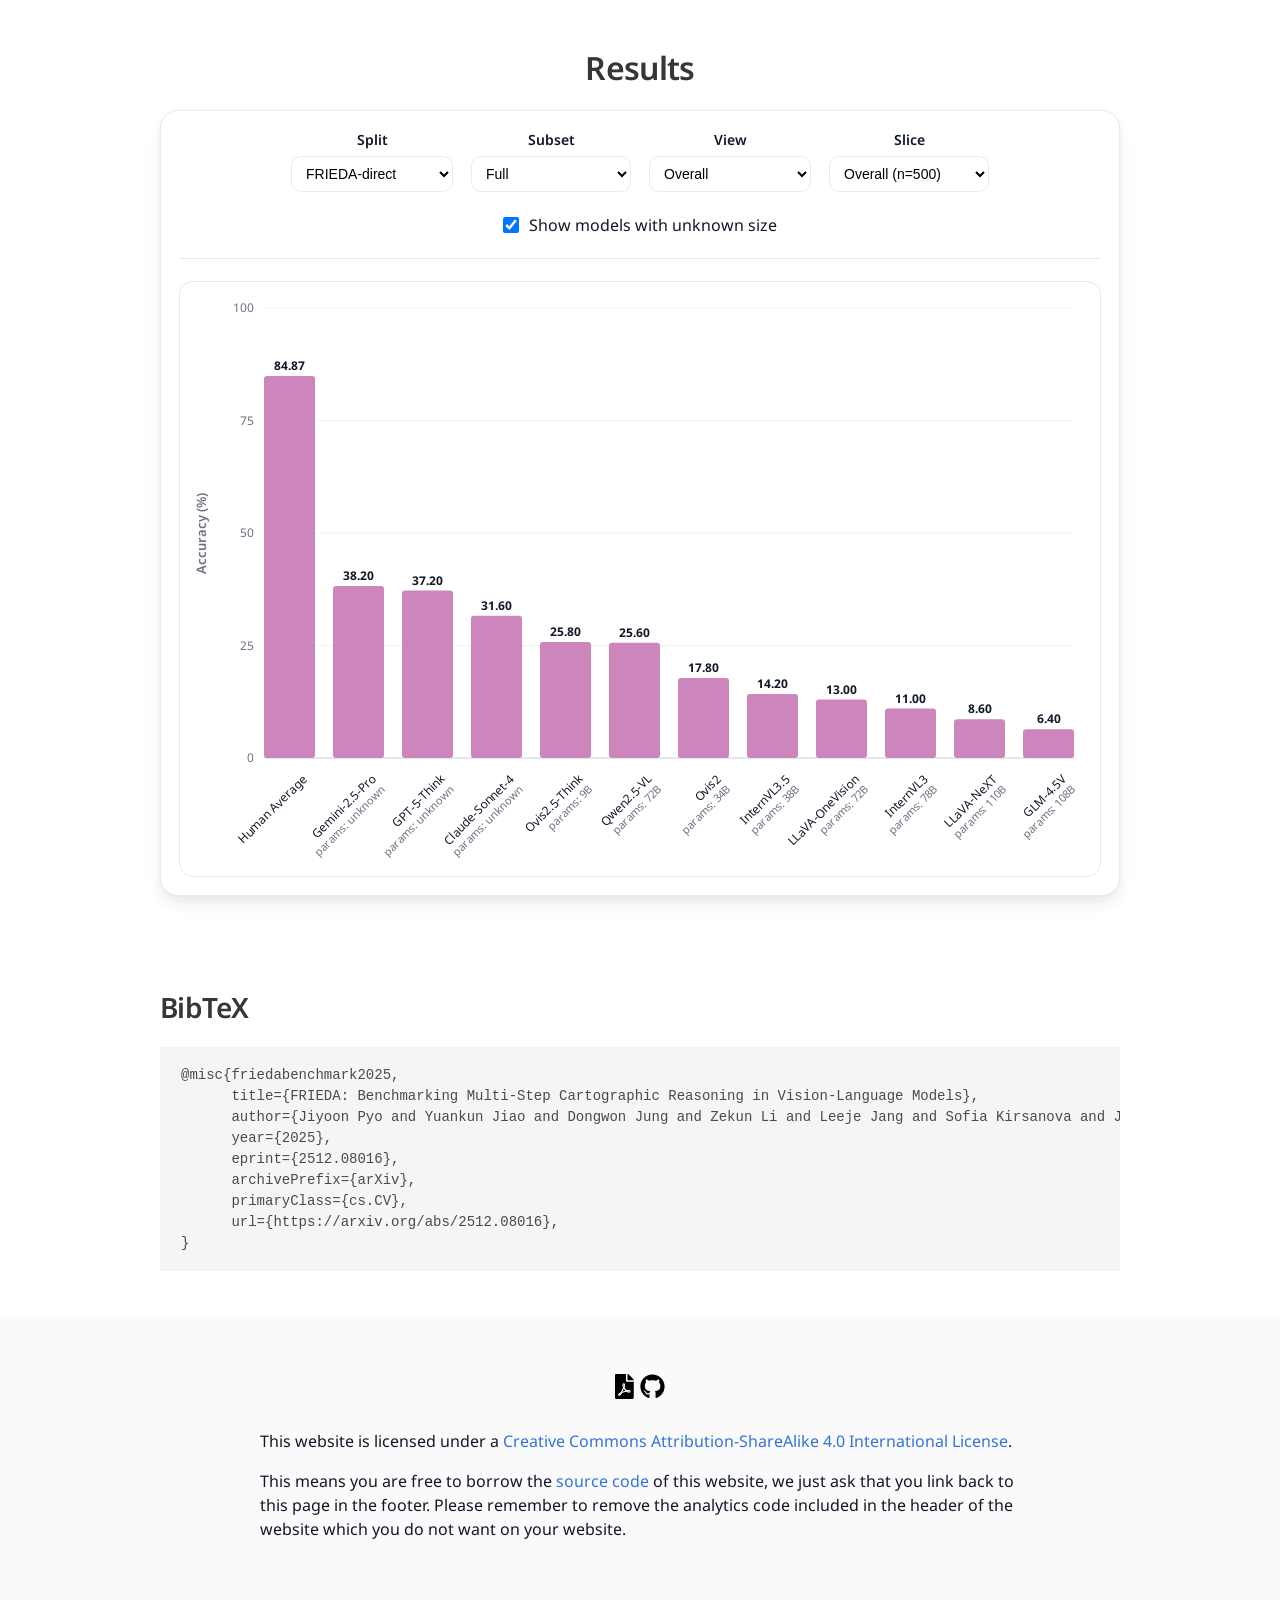
==== commit 54ba9911: "update buttons" ====
--- a/index.html
+++ b/index.html
@@ -153,7 +153,7 @@
                   </a>
               </span>
 
-              <span class="link-block">
+              <!-- <span class="link-block">
                 <a href="./static/videos/ICLR26-FRIEDA-Presentation.pptm"
                    class="external-link button is-normal is-rounded is-dark">
                    <span class="icon">
@@ -161,10 +161,10 @@
                   </span>
                   <span>Slides</span>
                   </a>
-              </span>
+              </span> -->
 
               <!-- Video Link. -->
-              <span class="link-block">
+              <!-- <span class="link-block">
                 <a href="#"
                    class="external-link button is-normal is-rounded is-dark">
                   <span class="icon">
@@ -172,7 +172,7 @@
                   </span>
                   <span>Coming Soon</span>
                 </a>
-              </span>
+              </span> -->
             </div>
 
           </div>
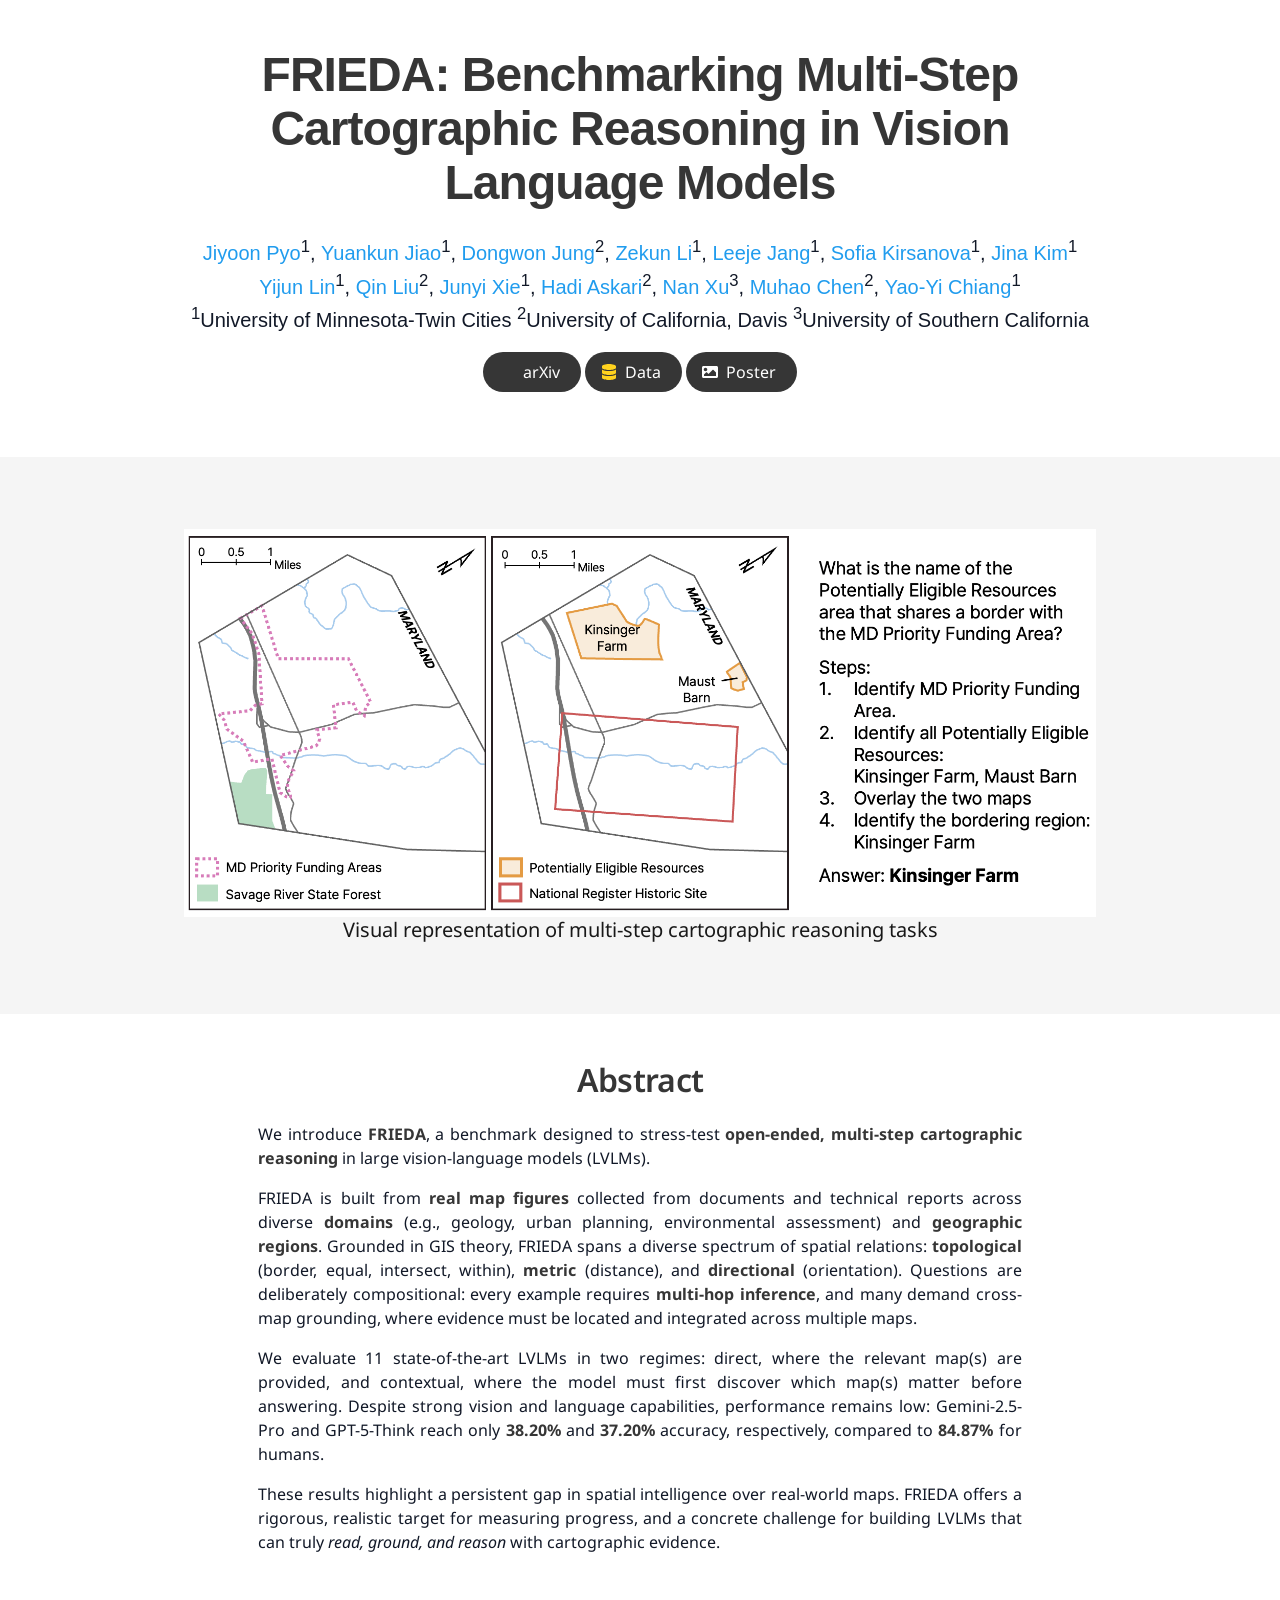
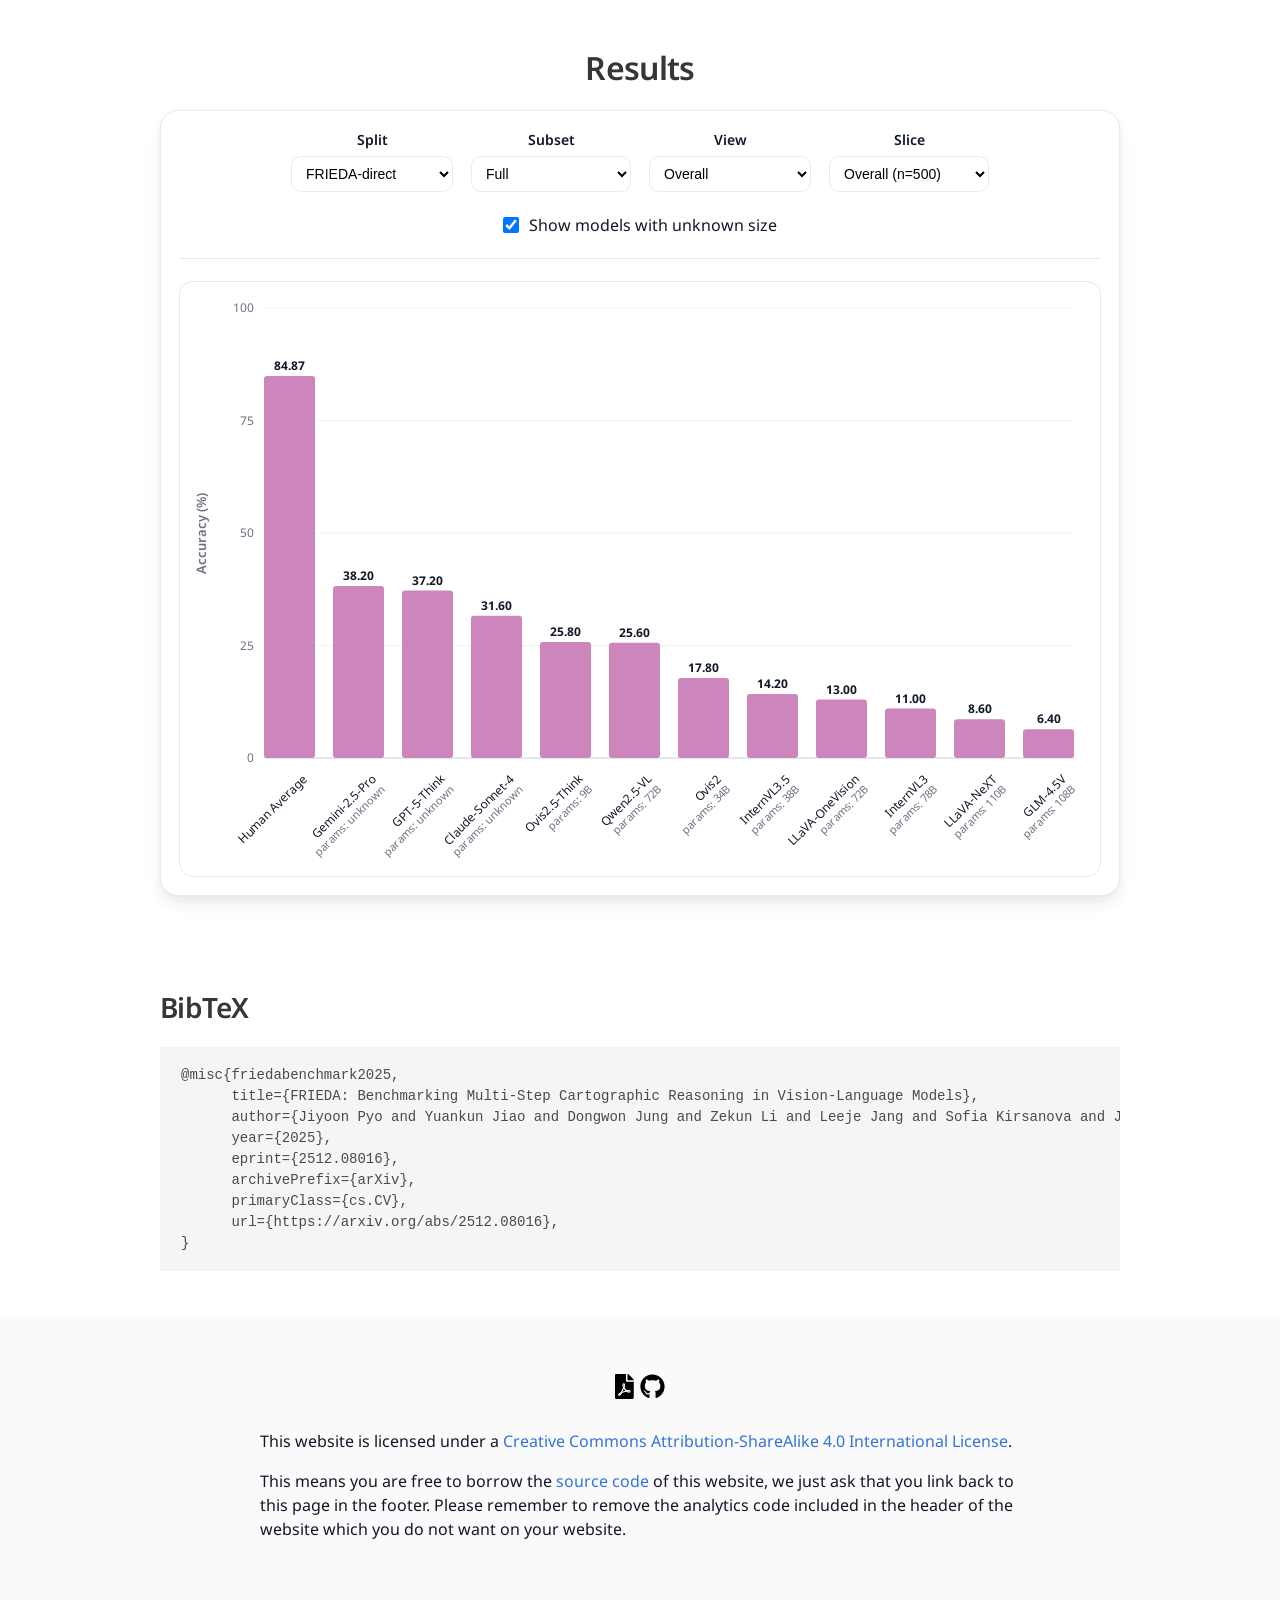
==== commit ab16c00d: "update" ====
--- a/index.html
+++ b/index.html
@@ -123,7 +123,7 @@
                 </a>
               </span>
               <!-- Code Link. -->
-              <span class="link-block">
+              <!-- <span class="link-block">
                 <a href="https://github.com/knowledge-computing/FRIEDA"
                    class="external-link button is-normal is-rounded is-dark">
                    <span class="icon">
@@ -131,7 +131,7 @@
                   </span>
                   <span>Code</span>
                   </a>
-              </span>
+              </span> -->
               <!-- Dataset Link. -->
               <span class="link-block">
                 <a href="https://huggingface.co/datasets/knowledge-computing/FRIEDA"
